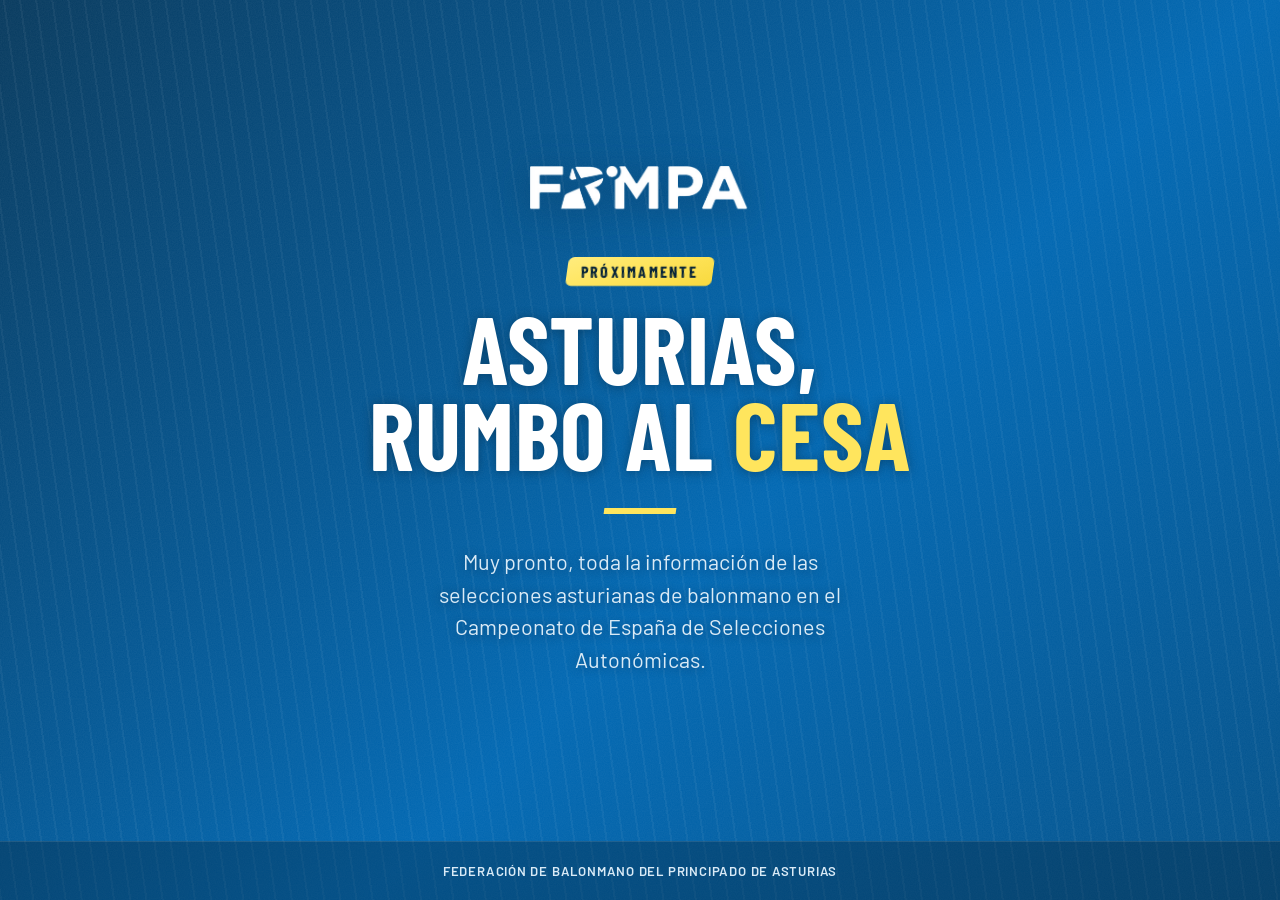
==== proximamente/index.html @ ea2f4a90 "Página "Próximamente" autocontenida para rumboalcesa.es Carpeta proximamente/ independiente de la we" ====
<!doctype html>
<html lang="es">
<head>
  <meta charset="utf-8">
  <meta name="viewport" content="width=device-width, initial-scale=1">
  <title>Asturias, rumbo al CESA — Próximamente</title>
  <meta name="description" content="Muy pronto, toda la información de las selecciones asturianas de balonmano en el Campeonato de España de Selecciones Autonómicas.">
  <link rel="canonical" href="https://rumboalcesa.es/">
  <meta name="theme-color" content="#0168B3">

  <link rel="icon" href="favicon.png">
  <link rel="apple-touch-icon" href="apple-touch-icon.png">

  <!-- Open Graph / Twitter: la imagen se sirve desde esta misma carpeta,
       publicada en la raíz de rumboalcesa.es -->
  <meta property="og:type" content="website">
  <meta property="og:url" content="https://rumboalcesa.es/">
  <meta property="og:title" content="Asturias, rumbo al CESA — Próximamente">
  <meta property="og:description" content="Muy pronto, toda la información de las selecciones asturianas de balonmano en el Campeonato de España de Selecciones Autonómicas.">
  <meta property="og:image" content="https://rumboalcesa.es/img/og-proximamente.jpg">
  <meta property="og:image:width" content="1200">
  <meta property="og:image:height" content="630">
  <meta property="og:image:alt" content="Asturias, rumbo al CESA — Próximamente">
  <meta property="og:site_name" content="Asturias, rumbo al CESA">
  <meta property="og:locale" content="es_ES">
  <meta name="twitter:card" content="summary_large_image">
  <meta name="twitter:title" content="Asturias, rumbo al CESA — Próximamente">
  <meta name="twitter:description" content="Muy pronto, toda la información de las selecciones asturianas de balonmano en el Campeonato de España de Selecciones Autonómicas.">
  <meta name="twitter:image" content="https://rumboalcesa.es/img/og-proximamente.jpg">
  <meta name="twitter:image:alt" content="Asturias, rumbo al CESA — Próximamente">

  <link rel="preload" href="fuentes/barlow-condensed-700.woff2" as="font" type="font/woff2" crossorigin>

  <style>
    /* Fuentes Barlow incluidas en la carpeta (subconjunto latino, licencia
       SIL OFL: fuentes/OFL.txt). Sin peticiones a Google Fonts. */
    @font-face {
      font-family: "Barlow Condensed"; font-style: normal; font-weight: 700; font-display: swap;
      src: url("fuentes/barlow-condensed-700.woff2") format("woff2");
    }
    @font-face {
      font-family: "Barlow"; font-style: normal; font-weight: 400; font-display: swap;
      src: url("fuentes/barlow-400.woff2") format("woff2");
    }
    @font-face {
      font-family: "Barlow"; font-style: normal; font-weight: 600; font-display: swap;
      src: url("fuentes/barlow-600.woff2") format("woff2");
    }

    /* Tokens copiados de css/estilo.css de la web */
    :root {
      --azul-950: #062338;
      --azul-900: #083A5E;
      --azul-800: #045189;
      --azul-700: #0168B3;   /* azul oficial FBMPA */
      --azul-100: #D9EAF6;
      --amarillo: #FFE55D;   /* amarillo oficial FBMPA */
      --amarillo-deg: linear-gradient(160deg, #FFEC7E, #FFE55D 45%, #F8D93E);
      --font-display: "Barlow Condensed", "Arial Narrow", system-ui, sans-serif;
      --font-body: "Barlow", system-ui, -apple-system, "Segoe UI", sans-serif;
      --grano: url("data:image/svg+xml;utf8,<svg xmlns='http://www.w3.org/2000/svg' width='180' height='180'><filter id='n'><feTurbulence type='fractalNoise' baseFrequency='0.85' numOctaves='2' stitchTiles='stitch'/><feColorMatrix values='0 0 0 0 1  0 0 0 0 1  0 0 0 0 1  0 0 0 0.06 0'/></filter><rect width='180' height='180' filter='url(%23n)'/></svg>");
      --rayas: repeating-linear-gradient(82deg, rgba(255,255,255,.045) 0 2px, transparent 2px 16px);
      --skew: -8deg;         /* LA DIAGONAL */
      --ease: cubic-bezier(.22, .61, .36, 1);
    }

    *, *::before, *::after { box-sizing: border-box; }
    html, body { height: 100%; }

    body {
      margin: 0;
      min-height: 100vh;
      min-height: 100svh;
      display: grid;
      grid-template-rows: 1fr auto;
      font: 400 clamp(1rem, .96rem + .3vw, 1.1rem)/1.65 var(--font-body);
      color: #fff;
      background: linear-gradient(135deg, var(--azul-900), var(--azul-700) 58%, var(--azul-800));
      background-color: var(--azul-700);
      -webkit-font-smoothing: antialiased;
      position: relative;
      overflow-x: hidden;
    }
    /* Textura de la marca: rayado a 82° + grano, como en las superficies azules */
    body::before {
      content: ""; position: fixed; inset: 0;
      background: var(--rayas), var(--grano);
      pointer-events: none;
    }

    .contenido {
      position: relative;
      display: flex; flex-direction: column; align-items: center; justify-content: center;
      text-align: center;
      padding: clamp(2rem, 6vh, 4rem) clamp(1rem, 5vw, 2.5rem);
      text-shadow: 0 1px 12px rgba(6, 35, 56, .45);
    }

    .logo {
      display: block;
      width: clamp(150px, 36vw, 220px); height: auto;
      margin-bottom: clamp(1.75rem, 5vh, 3rem);
      filter: drop-shadow(0 6px 18px rgba(6, 35, 56, .35));
    }

    /* Etiqueta: chip diagonal amarillo, como el distintivo EN DIRECTO */
    .etiqueta {
      display: inline-block;
      margin: 0 0 1.1rem;
      padding: .3em .9em;
      font: 700 clamp(.9rem, .82rem + .3vw, 1rem)/1.2 var(--font-display);
      text-transform: uppercase; letter-spacing: .14em;
      color: var(--azul-950);
      background: var(--amarillo-deg);
      border-radius: 6px;
      transform: skewX(var(--skew));
      text-shadow: none;
    }
    .etiqueta > span { display: inline-block; transform: skewX(calc(var(--skew) * -1)); }

    h1 {
      margin: 0;
      font-family: var(--font-display); font-weight: 700;
      font-size: clamp(2.5rem, 1.3rem + 6.4vw, 6rem);
      line-height: .9; letter-spacing: .005em;
      text-transform: uppercase;
      text-wrap: balance;
    }
    h1 > span { display: block; }
    .cesa { color: var(--amarillo); }

    /* Remate diagonal amarillo bajo el titular: la firma de la marca */
    .remate {
      display: block;
      width: 72px; height: 6px;
      margin: clamp(1.25rem, 3.5vh, 2rem) auto;
      background: var(--amarillo);
      transform: skewX(var(--skew));
    }

    .texto {
      max-width: 36ch;
      margin: 0;
      font-size: clamp(1.05rem, .95rem + .55vw, 1.35rem);
      line-height: 1.5;
      color: var(--azul-100);
    }

    .pie {
      position: relative;
      padding: 1.25rem 1rem calc(1.25rem + env(safe-area-inset-bottom));
      text-align: center;
      font: 600 .82rem/1.4 var(--font-body);
      letter-spacing: .06em; text-transform: uppercase;
      color: var(--azul-100);
      background: rgba(6, 35, 56, .35);
      border-top: 1px solid rgba(255, 255, 255, .1);
    }
    .pie p { margin: 0; }

    @media (prefers-reduced-motion: no-preference) {
      .contenido > * { animation: entrada .7s var(--ease) both; }
      .contenido > :nth-child(2) { animation-delay: .06s; }
      .contenido > :nth-child(3) { animation-delay: .12s; }
      .contenido > :nth-child(4) { animation-delay: .18s; }
      .contenido > :nth-child(5) { animation-delay: .24s; }
      @keyframes entrada { from { opacity: 0; transform: translateY(12px); } }
      /* el chip conserva su inclinación durante la animación */
      .contenido > .etiqueta { animation-name: entrada-chip; }
      @keyframes entrada-chip { from { opacity: 0; transform: translateY(12px) skewX(var(--skew)); } }
    }
  </style>
</head>
<body>
  <main class="contenido">
    <img class="logo" src="img/fbmpa-blanco.png" width="913" height="193"
         alt="Federación de Balonmano del Principado de Asturias">
    <p class="etiqueta"><span>Próximamente</span></p>
    <h1><span>Asturias,</span> <span>rumbo al <span class="cesa">CESA</span></span></h1>
    <span class="remate" aria-hidden="true"></span>
    <p class="texto">Muy pronto, toda la información de las selecciones asturianas de balonmano en el Campeonato de España de Selecciones Autonómicas.</p>
  </main>
  <footer class="pie">
    <p>Federación de Balonmano del Principado de Asturias</p>
  </footer>
</body>
</html>
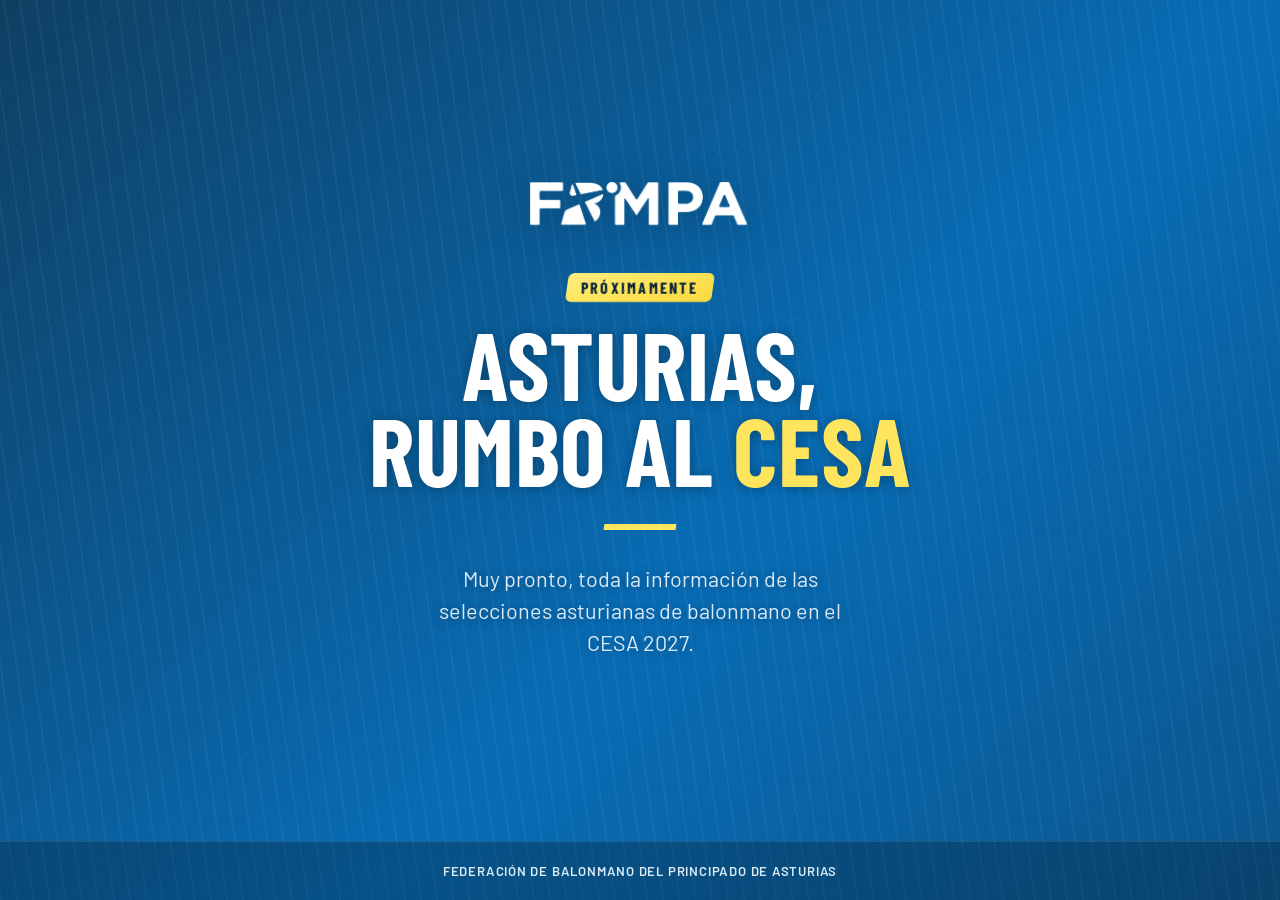
==== commit ac3acb1c: "Modo Próximamente: portada en construcción y web real en vista previa - Workflow: publica proximamen" ====
--- a/proximamente/index.html
+++ b/proximamente/index.html
@@ -4,7 +4,7 @@
   <meta charset="utf-8">
   <meta name="viewport" content="width=device-width, initial-scale=1">
   <title>Asturias, rumbo al CESA — Próximamente</title>
-  <meta name="description" content="Muy pronto, toda la información de las selecciones asturianas de balonmano en el Campeonato de España de Selecciones Autonómicas.">
+  <meta name="description" content="Muy pronto, toda la información de las selecciones asturianas de balonmano en el CESA 2027.">
   <link rel="canonical" href="https://rumboalcesa.es/">
   <meta name="theme-color" content="#0168B3">
 
@@ -16,7 +16,7 @@
   <meta property="og:type" content="website">
   <meta property="og:url" content="https://rumboalcesa.es/">
   <meta property="og:title" content="Asturias, rumbo al CESA — Próximamente">
-  <meta property="og:description" content="Muy pronto, toda la información de las selecciones asturianas de balonmano en el Campeonato de España de Selecciones Autonómicas.">
+  <meta property="og:description" content="Muy pronto, toda la información de las selecciones asturianas de balonmano en el CESA 2027.">
   <meta property="og:image" content="https://rumboalcesa.es/img/og-proximamente.jpg">
   <meta property="og:image:width" content="1200">
   <meta property="og:image:height" content="630">
@@ -25,7 +25,7 @@
   <meta property="og:locale" content="es_ES">
   <meta name="twitter:card" content="summary_large_image">
   <meta name="twitter:title" content="Asturias, rumbo al CESA — Próximamente">
-  <meta name="twitter:description" content="Muy pronto, toda la información de las selecciones asturianas de balonmano en el Campeonato de España de Selecciones Autonómicas.">
+  <meta name="twitter:description" content="Muy pronto, toda la información de las selecciones asturianas de balonmano en el CESA 2027.">
   <meta name="twitter:image" content="https://rumboalcesa.es/img/og-proximamente.jpg">
   <meta name="twitter:image:alt" content="Asturias, rumbo al CESA — Próximamente">
 
@@ -178,7 +178,7 @@
     <p class="etiqueta"><span>Próximamente</span></p>
     <h1><span>Asturias,</span> <span>rumbo al <span class="cesa">CESA</span></span></h1>
     <span class="remate" aria-hidden="true"></span>
-    <p class="texto">Muy pronto, toda la información de las selecciones asturianas de balonmano en el Campeonato de España de Selecciones Autonómicas.</p>
+    <p class="texto">Muy pronto, toda la información de las selecciones asturianas de balonmano en el CESA 2027.</p>
   </main>
   <footer class="pie">
     <p>Federación de Balonmano del Principado de Asturias</p>
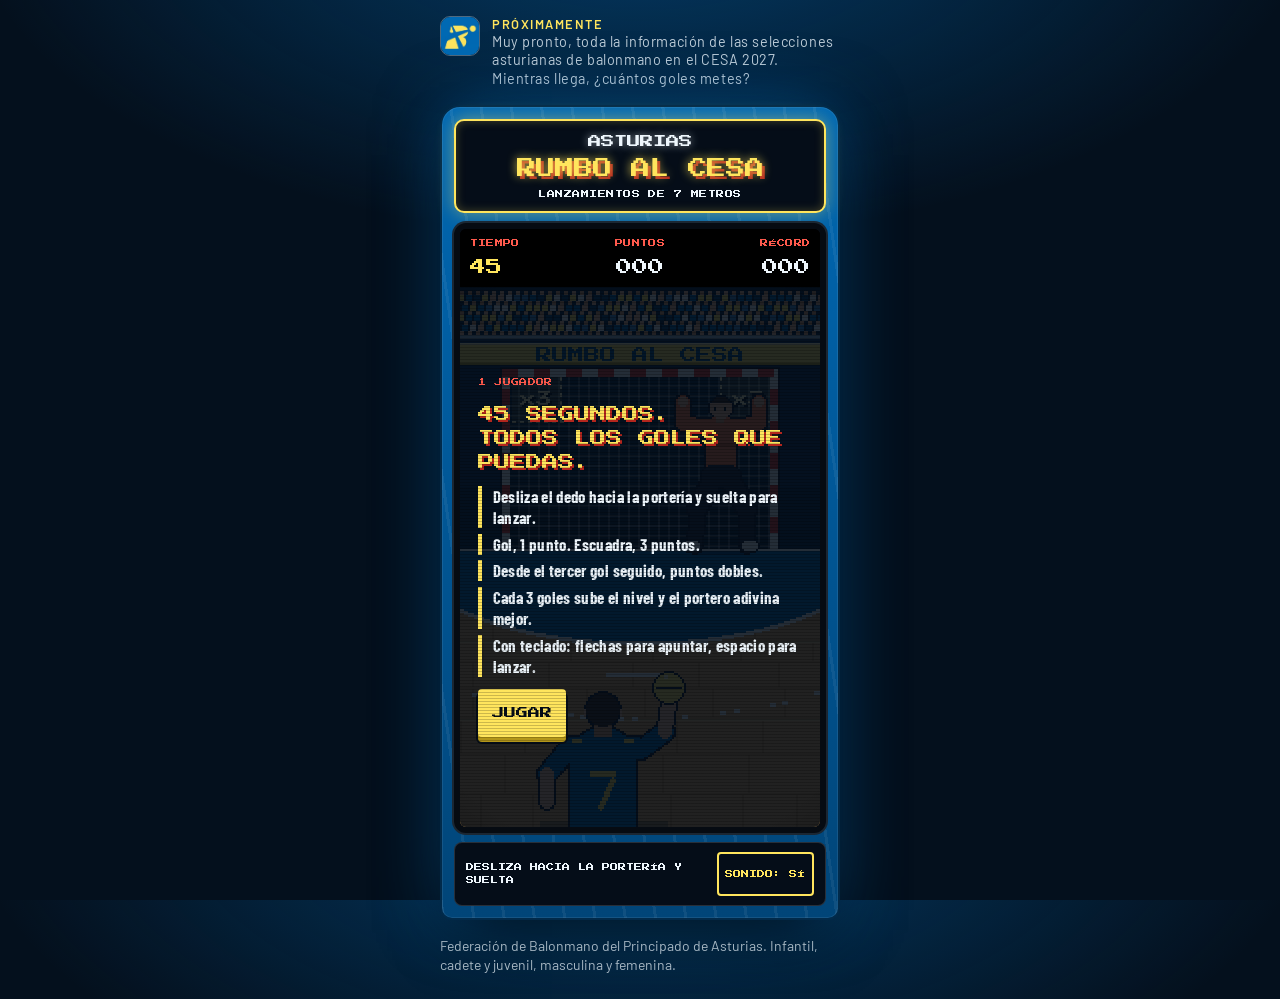
==== commit 731acd4f: "Raíz: juego arcade "Asturias rumbo al CESA" en lugar de Próximamente Recreativa de lanzamientos de 7" ====
--- a/proximamente/index.html
+++ b/proximamente/index.html
@@ -1,187 +1,832 @@
-<!doctype html>
+<!DOCTYPE html>
 <html lang="es">
 <head>
-  <meta charset="utf-8">
-  <meta name="viewport" content="width=device-width, initial-scale=1">
-  <title>Asturias, rumbo al CESA — Próximamente</title>
-  <meta name="description" content="Muy pronto, toda la información de las selecciones asturianas de balonmano en el CESA 2027.">
-  <link rel="canonical" href="https://rumboalcesa.es/">
-  <meta name="theme-color" content="#0168B3">
-
-  <link rel="icon" href="favicon.png">
-  <link rel="apple-touch-icon" href="apple-touch-icon.png">
-
-  <!-- Open Graph / Twitter: la imagen se sirve desde esta misma carpeta,
-       publicada en la raíz de rumboalcesa.es -->
-  <meta property="og:type" content="website">
-  <meta property="og:url" content="https://rumboalcesa.es/">
-  <meta property="og:title" content="Asturias, rumbo al CESA — Próximamente">
-  <meta property="og:description" content="Muy pronto, toda la información de las selecciones asturianas de balonmano en el CESA 2027.">
-  <meta property="og:image" content="https://rumboalcesa.es/img/og-proximamente.jpg">
-  <meta property="og:image:width" content="1200">
-  <meta property="og:image:height" content="630">
-  <meta property="og:image:alt" content="Asturias, rumbo al CESA — Próximamente">
-  <meta property="og:site_name" content="Asturias, rumbo al CESA">
-  <meta property="og:locale" content="es_ES">
-  <meta name="twitter:card" content="summary_large_image">
-  <meta name="twitter:title" content="Asturias, rumbo al CESA — Próximamente">
-  <meta name="twitter:description" content="Muy pronto, toda la información de las selecciones asturianas de balonmano en el CESA 2027.">
-  <meta name="twitter:image" content="https://rumboalcesa.es/img/og-proximamente.jpg">
-  <meta name="twitter:image:alt" content="Asturias, rumbo al CESA — Próximamente">
-
-  <link rel="preload" href="fuentes/barlow-condensed-700.woff2" as="font" type="font/woff2" crossorigin>
-
-  <style>
-    /* Fuentes Barlow incluidas en la carpeta (subconjunto latino, licencia
-       SIL OFL: fuentes/OFL.txt). Sin peticiones a Google Fonts. */
-    @font-face {
-      font-family: "Barlow Condensed"; font-style: normal; font-weight: 700; font-display: swap;
-      src: url("fuentes/barlow-condensed-700.woff2") format("woff2");
-    }
-    @font-face {
-      font-family: "Barlow"; font-style: normal; font-weight: 400; font-display: swap;
-      src: url("fuentes/barlow-400.woff2") format("woff2");
-    }
-    @font-face {
-      font-family: "Barlow"; font-style: normal; font-weight: 600; font-display: swap;
-      src: url("fuentes/barlow-600.woff2") format("woff2");
-    }
-
-    /* Tokens copiados de css/estilo.css de la web */
-    :root {
-      --azul-950: #062338;
-      --azul-900: #083A5E;
-      --azul-800: #045189;
-      --azul-700: #0168B3;   /* azul oficial FBMPA */
-      --azul-100: #D9EAF6;
-      --amarillo: #FFE55D;   /* amarillo oficial FBMPA */
-      --amarillo-deg: linear-gradient(160deg, #FFEC7E, #FFE55D 45%, #F8D93E);
-      --font-display: "Barlow Condensed", "Arial Narrow", system-ui, sans-serif;
-      --font-body: "Barlow", system-ui, -apple-system, "Segoe UI", sans-serif;
-      --grano: url("data:image/svg+xml;utf8,<svg xmlns='http://www.w3.org/2000/svg' width='180' height='180'><filter id='n'><feTurbulence type='fractalNoise' baseFrequency='0.85' numOctaves='2' stitchTiles='stitch'/><feColorMatrix values='0 0 0 0 1  0 0 0 0 1  0 0 0 0 1  0 0 0 0.06 0'/></filter><rect width='180' height='180' filter='url(%23n)'/></svg>");
-      --rayas: repeating-linear-gradient(82deg, rgba(255,255,255,.045) 0 2px, transparent 2px 16px);
-      --skew: -8deg;         /* LA DIAGONAL */
-      --ease: cubic-bezier(.22, .61, .36, 1);
-    }
-
-    *, *::before, *::after { box-sizing: border-box; }
-    html, body { height: 100%; }
-
-    body {
-      margin: 0;
-      min-height: 100vh;
-      min-height: 100svh;
-      display: grid;
-      grid-template-rows: 1fr auto;
-      font: 400 clamp(1rem, .96rem + .3vw, 1.1rem)/1.65 var(--font-body);
-      color: #fff;
-      background: linear-gradient(135deg, var(--azul-900), var(--azul-700) 58%, var(--azul-800));
-      background-color: var(--azul-700);
-      -webkit-font-smoothing: antialiased;
-      position: relative;
-      overflow-x: hidden;
-    }
-    /* Textura de la marca: rayado a 82° + grano, como en las superficies azules */
-    body::before {
-      content: ""; position: fixed; inset: 0;
-      background: var(--rayas), var(--grano);
-      pointer-events: none;
-    }
-
-    .contenido {
-      position: relative;
-      display: flex; flex-direction: column; align-items: center; justify-content: center;
-      text-align: center;
-      padding: clamp(2rem, 6vh, 4rem) clamp(1rem, 5vw, 2.5rem);
-      text-shadow: 0 1px 12px rgba(6, 35, 56, .45);
-    }
-
-    .logo {
-      display: block;
-      width: clamp(150px, 36vw, 220px); height: auto;
-      margin-bottom: clamp(1.75rem, 5vh, 3rem);
-      filter: drop-shadow(0 6px 18px rgba(6, 35, 56, .35));
-    }
-
-    /* Etiqueta: chip diagonal amarillo, como el distintivo EN DIRECTO */
-    .etiqueta {
-      display: inline-block;
-      margin: 0 0 1.1rem;
-      padding: .3em .9em;
-      font: 700 clamp(.9rem, .82rem + .3vw, 1rem)/1.2 var(--font-display);
-      text-transform: uppercase; letter-spacing: .14em;
-      color: var(--azul-950);
-      background: var(--amarillo-deg);
-      border-radius: 6px;
-      transform: skewX(var(--skew));
-      text-shadow: none;
-    }
-    .etiqueta > span { display: inline-block; transform: skewX(calc(var(--skew) * -1)); }
-
-    h1 {
-      margin: 0;
-      font-family: var(--font-display); font-weight: 700;
-      font-size: clamp(2.5rem, 1.3rem + 6.4vw, 6rem);
-      line-height: .9; letter-spacing: .005em;
-      text-transform: uppercase;
-      text-wrap: balance;
-    }
-    h1 > span { display: block; }
-    .cesa { color: var(--amarillo); }
-
-    /* Remate diagonal amarillo bajo el titular: la firma de la marca */
-    .remate {
-      display: block;
-      width: 72px; height: 6px;
-      margin: clamp(1.25rem, 3.5vh, 2rem) auto;
-      background: var(--amarillo);
-      transform: skewX(var(--skew));
-    }
-
-    .texto {
-      max-width: 36ch;
-      margin: 0;
-      font-size: clamp(1.05rem, .95rem + .55vw, 1.35rem);
-      line-height: 1.5;
-      color: var(--azul-100);
-    }
-
-    .pie {
-      position: relative;
-      padding: 1.25rem 1rem calc(1.25rem + env(safe-area-inset-bottom));
-      text-align: center;
-      font: 600 .82rem/1.4 var(--font-body);
-      letter-spacing: .06em; text-transform: uppercase;
-      color: var(--azul-100);
-      background: rgba(6, 35, 56, .35);
-      border-top: 1px solid rgba(255, 255, 255, .1);
-    }
-    .pie p { margin: 0; }
-
-    @media (prefers-reduced-motion: no-preference) {
-      .contenido > * { animation: entrada .7s var(--ease) both; }
-      .contenido > :nth-child(2) { animation-delay: .06s; }
-      .contenido > :nth-child(3) { animation-delay: .12s; }
-      .contenido > :nth-child(4) { animation-delay: .18s; }
-      .contenido > :nth-child(5) { animation-delay: .24s; }
-      @keyframes entrada { from { opacity: 0; transform: translateY(12px); } }
-      /* el chip conserva su inclinación durante la animación */
-      .contenido > .etiqueta { animation-name: entrada-chip; }
-      @keyframes entrada-chip { from { opacity: 0; transform: translateY(12px) skewX(var(--skew)); } }
-    }
-  </style>
+<meta charset="utf-8">
+<meta name="viewport" content="width=device-width, initial-scale=1">
+<title>Asturias rumbo al CESA</title>
+<meta name="description" content="Muy pronto, toda la información de las selecciones asturianas de balonmano en el CESA 2027. Mientras llega, juega a la recreativa de lanzamientos de 7 metros.">
+<meta property="og:type" content="website">
+<meta property="og:url" content="https://rumboalcesa.es/">
+<meta property="og:title" content="Asturias rumbo al CESA: ¿cuántos goles metes en 45 segundos?">
+<meta property="og:description" content="Muy pronto, toda la información de las selecciones asturianas de balonmano en el CESA 2027. Mientras llega, juega a la recreativa de 7 metros y reta a tu equipo.">
+<meta property="og:image" content="https://rumboalcesa.es/img/og-juego.png">
+<meta property="og:image:alt" content="Asturias rumbo al CESA: recreativa de lanzamientos de 7 metros">
+<meta property="og:site_name" content="Asturias, rumbo al CESA">
+<meta property="og:locale" content="es_ES">
+<meta name="twitter:image" content="https://rumboalcesa.es/img/og-juego.png">
+<meta property="og:image:width" content="1200">
+<meta property="og:image:height" content="630">
+<meta name="twitter:card" content="summary_large_image">
+<link rel="canonical" href="https://rumboalcesa.es/">
+<meta name="theme-color" content="#0168B3">
+<link rel="icon" href="favicon.png">
+<link rel="apple-touch-icon" href="apple-touch-icon.png">
+<link rel="preload" href="fuentes/press-start-2p-400.woff2" as="font" type="font/woff2" crossorigin>
+<style>
+/* Fuentes incluidas en la carpeta (licencia SIL OFL). Sin peticiones a Google Fonts. */
+@font-face{font-family:"Press Start 2P"; font-style:normal; font-weight:400; font-display:swap; src:url("fuentes/press-start-2p-400.woff2") format("woff2")}
+@font-face{font-family:"Barlow Condensed"; font-style:normal; font-weight:700; font-display:swap; src:url("fuentes/barlow-condensed-700.woff2") format("woff2")}
+@font-face{font-family:"Barlow"; font-style:normal; font-weight:400; font-display:swap; src:url("fuentes/barlow-400.woff2") format("woff2")}
+@font-face{font-family:"Barlow"; font-style:normal; font-weight:600; font-display:swap; src:url("fuentes/barlow-600.woff2") format("woff2")}
+:root{
+  /* Layout: una máquina recreativa centrada en una sala oscura. Marquesina, pantalla CRT, panel de mandos. */
+  color-scheme: dark;
+  --sala:#04101d;
+  --mueble:#0168B3;
+  --mueble-osc:#014578;
+  --amarillo:#FFE55D;
+  --tinta:#050d18;
+  --papel:#eef6fc;
+  --rival:#ff7a3d;
+
+  --font-pixel:"Press Start 2P","Courier New",monospace;
+  --font-cond:"Barlow Condensed","Arial Narrow",sans-serif;
+  --font-body:"Barlow","Segoe UI",system-ui,sans-serif;
+
+  --px-1:.5rem; --px-2:.625rem; --px-3:.75rem; --px-4:1rem; --px-5:1.75rem;
+  --sp-1:.5rem; --sp-2:1rem; --sp-3:1.5rem;
+  --r:14px;
+}
+*{box-sizing:border-box}
+html,body{height:100%}
+body{
+  margin:0; color:var(--papel);
+  background:
+    radial-gradient(60rem 30rem at 50% -6rem, rgba(1,104,179,.5), transparent 70%),
+    var(--sala);
+  font:400 1rem/1.55 var(--font-body);
+  -webkit-font-smoothing:antialiased;
+}
+.pagina{
+  width:min(100%, 27rem); margin-inline:auto;
+  padding:var(--sp-2) var(--sp-2) var(--sp-3);
+  display:flex; flex-direction:column; align-items:center; gap:var(--sp-2);
+}
+.aviso-web{
+  align-self:stretch; margin:0; display:flex; align-items:flex-start; gap:.75rem;
+  font:600 .8rem/1.3 var(--font-body); letter-spacing:.12em; text-transform:uppercase; color:var(--amarillo);
+}
+.aviso-web img{width:40px; height:40px; border-radius:10px; border:1.5px solid rgba(255,255,255,.3); flex:none}
+.aviso-web span span{display:block; color:rgba(238,246,252,.8); letter-spacing:.04em; text-transform:none; font-weight:400; font-size:.9rem}
+
+/* ---------- Máquina ---------- */
+.maquina{
+  width:min(100%, max(15rem, calc((100dvh - 17.5rem) * .667 + 1.5rem)));
+  padding:.75rem; border-radius:20px 20px 12px 12px;
+  background:
+    repeating-linear-gradient(82deg, rgba(255,255,255,.06) 0 3px, transparent 3px 30px),
+    linear-gradient(180deg, var(--mueble) 0%, var(--mueble-osc) 100%);
+  border:2px solid #012a4a;
+  box-shadow:0 30px 60px -20px rgba(0,0,0,.8), 0 0 0 1px rgba(255,255,255,.08) inset, 0 0 70px -10px rgba(1,104,179,.7);
+  display:flex; flex-direction:column; gap:.6rem;
+}
+.marquesina{
+  margin:0; padding:.8rem .5rem .7rem; text-align:center; border-radius:10px;
+  background:var(--tinta); border:2px solid var(--amarillo);
+  box-shadow:0 0 18px rgba(255,229,93,.45), 0 0 10px rgba(255,229,93,.25) inset;
+}
+.marquesina h1{
+  margin:0; font:400 clamp(.85rem, 4.6vw, 1.2rem)/1.2 var(--font-pixel); color:var(--amarillo);
+  text-shadow:0 0 10px rgba(255,229,93,.8), 3px 3px 0 #b3261d;
+}
+.marquesina h1 span{display:block; margin-bottom:.45rem; font-size:.7em; color:var(--papel); text-shadow:0 0 8px rgba(238,246,252,.6)}
+.marquesina p{margin:.55rem 0 0; font:400 var(--px-1)/1.4 var(--font-pixel); color:var(--papel); letter-spacing:.06em}
+
+.pantalla{
+  position:relative; background:#000; border-radius:12px; overflow:hidden;
+  border:6px solid #060b12; box-shadow:0 0 0 2px #1b2733, 0 0 26px rgba(0,0,0,.9) inset;
+}
+.marcador{
+  margin:0; display:grid; grid-template-columns:repeat(3,1fr); background:#000;
+  padding:.5rem .6rem .45rem; font-family:var(--font-pixel);
+}
+.marcador div:nth-child(2){text-align:center}
+.marcador div:nth-child(3){text-align:right}
+.marcador dt{font-size:var(--px-1); color:#ff5a4d; letter-spacing:.04em}
+.marcador dd{margin:.35rem 0 0; font-size:var(--px-4); color:var(--papel)}
+.marcador .tiempo dd{color:var(--amarillo)}
+.marcador .tiempo.apura dd{color:#ff5a4d; animation:parpadeo .5s steps(2) infinite}
+
+.campo{position:relative}
+canvas{
+  display:block; width:100%; aspect-ratio:180/270;
+  image-rendering:pixelated; image-rendering:crisp-edges; image-rendering:pixelated;
+  touch-action:none; -webkit-user-select:none; user-select:none; cursor:crosshair; outline:none;
+}
+canvas:focus-visible{box-shadow:inset 0 0 0 3px var(--amarillo)}
+.crt{
+  position:absolute; inset:0; pointer-events:none; z-index:3;
+  background:
+    repeating-linear-gradient(180deg, rgba(0,0,0,.2) 0 1px, transparent 1px 3px),
+    radial-gradient(120% 90% at 50% 50%, transparent 62%, rgba(0,0,0,.5) 100%);
+}
+
+/* Paneles dentro de la pantalla */
+.panel{
+  position:absolute; inset:0; z-index:2; display:flex; flex-direction:column; justify-content:center;
+  gap:.8rem; padding:1rem 1.1rem; overflow-y:auto;
+  background:rgba(3,12,24,.86);
+}
+.panel[hidden]{display:none}
+.pixel{font-family:var(--font-pixel); font-weight:400}
+.panel .sobre{margin:0; font-size:var(--px-1); color:#ff5a4d; line-height:1.6; letter-spacing:.04em}
+.panel h2{margin:0; font:400 var(--px-4)/1.5 var(--font-pixel); color:var(--amarillo); text-shadow:2px 2px 0 #b3261d}
+.reglas{margin:0; padding:0; list-style:none; display:grid; gap:.35rem; font:600 1.05rem/1.25 var(--font-cond); letter-spacing:.02em}
+.reglas li{padding-left:.7rem; border-left:4px solid var(--amarillo)}
+.teclado{display:none}
+@media (hover:hover) and (pointer:fine){ .teclado{display:block} }
+.puntos-final{margin:0; font:400 2.3rem/1 var(--font-pixel); color:var(--papel); text-shadow:3px 3px 0 #b3261d}
+.puntos-final small{display:block; margin-top:.6rem; font-size:var(--px-2); color:var(--amarillo); text-shadow:none}
+.detalle{margin:0; font:600 1.05rem/1.3 var(--font-cond)}
+.estado{margin:0; min-height:1.3em; font:600 .95rem/1.3 var(--font-cond); color:var(--amarillo)}
+.acciones{display:flex; flex-wrap:wrap; gap:.7rem}
+.btn{
+  font:400 var(--px-3)/1 var(--font-pixel); min-height:48px; padding:1em 1.2em; cursor:pointer;
+  color:var(--tinta); background:var(--amarillo); border:0; border-radius:4px;
+  box-shadow:0 5px 0 #b3961a, 0 5px 0 2px var(--tinta);
+  transition:transform .08s, box-shadow .08s, background-color .15s;
+}
+.btn:hover{background:#fff2a3}
+.btn:active{transform:translateY(4px); box-shadow:0 1px 0 #b3961a, 0 1px 0 2px var(--tinta)}
+.btn:focus-visible{outline:3px solid var(--papel); outline-offset:4px}
+.btn{display:inline-flex; align-items:center; justify-content:center; text-decoration:none}
+.compartir .btn{font-size:var(--px-2); min-height:48px; padding:1em 1.1em}
+.btn--2{background:transparent; color:var(--papel); box-shadow:0 0 0 2px var(--papel) inset}
+.btn--2:hover{background:rgba(238,246,252,.14)}
+.btn--2:active{transform:translateY(2px); box-shadow:0 0 0 2px var(--papel) inset}
+.parpadea{animation:parpadeo 1s steps(2) infinite}
+@keyframes parpadeo{50%{opacity:.25}}
+
+/* Panel de mandos */
+.mandos{
+  display:flex; align-items:center; justify-content:space-between; gap:.75rem;
+  padding:.55rem .7rem; border-radius:8px; background:var(--tinta);
+  border:1px solid rgba(255,255,255,.14);
+}
+.mandos p{margin:0; font:400 var(--px-1)/1.6 var(--font-pixel); color:var(--papel)}
+.mandos button{
+  flex:none; font:400 var(--px-1)/1 var(--font-pixel); min-height:44px; padding:0 .8em; cursor:pointer;
+  color:var(--amarillo); background:transparent; border:2px solid var(--amarillo); border-radius:4px;
+  transition:background-color .15s;
+}
+.mandos button:hover{background:rgba(255,229,93,.16)}
+.mandos button:focus-visible{outline:3px solid var(--papel); outline-offset:3px}
+
+.pie{align-self:stretch; margin:0; font-size:.875rem; color:rgba(238,246,252,.7); line-height:1.4}
+
+@media (prefers-reduced-motion: reduce){ .parpadea,.marcador .tiempo.apura dd{animation:none} *{transition:none!important} }
+</style>
 </head>
 <body>
-  <main class="contenido">
-    <img class="logo" src="img/fbmpa-blanco.png" width="913" height="193"
-         alt="Federación de Balonmano del Principado de Asturias">
-    <p class="etiqueta"><span>Próximamente</span></p>
-    <h1><span>Asturias,</span> <span>rumbo al <span class="cesa">CESA</span></span></h1>
-    <span class="remate" aria-hidden="true"></span>
-    <p class="texto">Muy pronto, toda la información de las selecciones asturianas de balonmano en el CESA 2027.</p>
-  </main>
-  <footer class="pie">
-    <p>Federación de Balonmano del Principado de Asturias</p>
-  </footer>
+<main class="pagina">
+  <p class="aviso-web">
+    <img src="[data-uri]" alt="Federación de Balonmano del Principado de Asturias" width="40" height="40">
+    <span>Próximamente<span>Muy pronto, toda la información de las selecciones asturianas de balonmano en el CESA 2027. Mientras llega, ¿cuántos goles metes?</span></span>
+  </p>
+
+  <section class="maquina" aria-label="Máquina arcade Asturias rumbo al CESA">
+    <header class="marquesina">
+      <h1><span>ASTURIAS</span> RUMBO AL CESA</h1>
+      <p>LANZAMIENTOS DE 7 METROS</p>
+    </header>
+
+    <div class="pantalla">
+      <dl class="marcador">
+        <div class="tiempo" id="celda-tiempo"><dt>TIEMPO</dt><dd id="m-tiempo">45</dd></div>
+        <div><dt>PUNTOS</dt><dd id="m-puntos">000</dd></div>
+        <div><dt>RÉCORD</dt><dd id="m-record">000</dd></div>
+      </dl>
+      <div class="campo">
+        <canvas id="pista" tabindex="0" aria-label="Pista de juego. Desliza hacia la portería para lanzar, o usa las flechas para apuntar y la barra espaciadora para lanzar."></canvas>
+
+        <div class="panel" id="panel-inicio">
+          <p class="sobre pixel">1 JUGADOR</p>
+          <h2>45 SEGUNDOS.<br>TODOS LOS GOLES QUE PUEDAS.</h2>
+          <ul class="reglas">
+            <li>Desliza el dedo hacia la portería y suelta para lanzar.</li>
+            <li>Gol, 1 punto. Escuadra, 3 puntos.</li>
+            <li>Desde el tercer gol seguido, puntos dobles.</li>
+            <li>Cada 3 goles sube el nivel y el portero adivina mejor.</li>
+            <li class="teclado">Con teclado: flechas para apuntar, espacio para lanzar.</li>
+          </ul>
+          <div class="acciones"><button class="btn" id="btn-jugar" type="button">JUGAR</button></div>
+        </div>
+
+        <div class="panel" id="panel-final" hidden>
+          <p class="sobre pixel" id="f-sobre">FIN DEL TIEMPO</p>
+          <p class="puntos-final"><span id="f-puntos">000</span><small id="f-unidad">PUNTOS</small></p>
+          <p class="detalle" id="f-detalle"></p>
+          <div class="acciones"><button class="btn" id="btn-otra" type="button">OTRA PARTIDA</button></div>
+          <p class="sobre pixel">RETA A TU EQUIPO</p>
+          <div class="acciones compartir">
+            <a class="btn btn--2" id="btn-whatsapp" href="https://wa.me/" target="_blank" rel="noopener">WHATSAPP</a>
+            <button class="btn btn--2" id="btn-enlace" type="button">COPIAR ENLACE</button>
+          </div>
+          <p class="estado" id="f-aviso" role="status" aria-live="polite"></p>
+        </div>
+
+        <div class="crt" aria-hidden="true"></div>
+      </div>
+    </div>
+
+    <div class="mandos">
+      <p>DESLIZA HACIA LA PORTERÍA Y SUELTA</p>
+      <button type="button" id="btn-sonido" aria-pressed="true">SONIDO: SÍ</button>
+    </div>
+  </section>
+
+  <p class="pie">Federación de Balonmano del Principado de Asturias. Infantil, cadete y juvenil, masculina y femenina.</p>
+</main>
+
+<script>
+(() => {
+  'use strict';
+
+  // ---------- Ajustes del juego (fáciles de tocar) ----------
+  const DURACION = 45;            // segundos por partida
+  const VUELO = 0.38;             // segundos que tarda el balón en llegar
+  const ARMADO = 0.1;             // segundos entre soltar el dedo y que el balón sale de la mano
+  const PUNTOS_GOL = 1, PUNTOS_ESCUADRA = 3, RACHA_DOBLE = 3;
+  const PORTERO_VEL_BASE = 55, PORTERO_VEL_POR_GOL = 7, PORTERO_VEL_MAX = 165; // píxeles de juego por segundo
+  // Inteligencia del portero: sube con cada gol hasta llegar al máximo en GOLES_TOPE
+  const GOLES_TOPE = 12;
+  const LEE_MIN = .25, LEE_MAX = .8;          // probabilidad de adivinar el lanzamiento
+  const REACCION_LENTA = .24, REACCION_RAPIDA = .14;   // segundos que tarda en reaccionar
+  const ESTIRADA_MIN = 60, ESTIRADA_MAX = 130;         // velocidad lateral al tirarse
+  const ALCANCE_MIN = .6, ALCANCE_MAX = 1;             // cuánto estira brazo o pierna (1 = del todo)
+  const SIGUE_MIRA_DESDE = 2;                 // goles a partir de los que te sigue mientras apuntas
+  const GOLES_POR_NIVEL = 3;
+  const CLAVE_RECORD = 'rumboalcesa_record', CLAVE_SONIDO = 'rumboalcesa_sonido';
+  const URL_WEB = 'https://rumboalcesa.es';
+
+  // ---------- Geometría (píxeles de juego: la pantalla mide 180 x 270) ----------
+  const LW = 180, LH = 270;
+  const G = { l: 25, r: 155, t: 45, b: 131, g: 4 };    // portería de 3 x 2 m y grosor del poste
+  const ESC = { w: 25, h: 23 };                         // zona de escuadra
+  const ORIGEN = { x: 90, y: 226 };                     // referencia para apuntar
+  const C = {
+    borde:'#0b1420', pared:'#0c2c4d', pared2:'#0a2440', azul:'#0168B3', azul2:'#014f8a', amarillo:'#FFE55D',
+    blanco:'#f4f7fa', rojo:'#e23b2e', parquet:'#d9a55d', parquet2:'#c48e47', parquet3:'#e6b874',
+    rival:'#ff7a3d', rival2:'#d85a22', pant:'#1d2733', piel:'#f0b98d', piel2:'#d99a6c', pelo:'#3a2416', tinta:'#050d18'
+  };
+
+  const cv = document.getElementById('pista');
+  const ctx = cv.getContext('2d');
+  const lienzo = document.createElement('canvas'); lienzo.width = LW; lienzo.height = LH;
+  const fondoC = document.createElement('canvas'); fondoC.width = LW; fondoC.height = LH;
+  const gradaC = document.createElement('canvas'); gradaC.width = LW; gradaC.height = 26;
+  const gJuego = lienzo.getContext('2d');
+  let g = gJuego;                                       // contexto sobre el que pintan las primitivas
+
+  const $ = id => document.getElementById(id);
+  const ui = {
+    tiempo: $('m-tiempo'), puntos: $('m-puntos'), record: $('m-record'), celdaTiempo: $('celda-tiempo'),
+    inicio: $('panel-inicio'), final: $('panel-final'), sonido: $('btn-sonido'),
+    fPuntos: $('f-puntos'), fUnidad: $('f-unidad'), fDetalle: $('f-detalle'), fSobre: $('f-sobre'), fAviso: $('f-aviso')
+  };
+  const pocoMovimiento = window.matchMedia('(prefers-reduced-motion: reduce)').matches;
+  const clamp = (v, a, b) => Math.max(a, Math.min(b, v));
+  const lerp = (a, b, t) => a + (b - a) * t;
+  const tres = n => String(n).padStart(3, '0');
+
+  function leer(clave){ try { return localStorage.getItem(clave); } catch(e){ return null; } }
+  function guardar(clave, v){ try { localStorage.setItem(clave, String(v)); } catch(e){} }
+
+  const S = {
+    modo: 'inicio',               // inicio | cuenta | jugando | final
+    reloj: 0, cuenta: 0,
+    tiempo: DURACION, puntos: 0, goles: 0, tiros: 0, escuadras: 0, racha: 0,
+    record: parseInt(leer(CLAVE_RECORD), 10) || 0,
+    portero: { x: 90, dir: 1, cambio: 1, fase: 0, lee: false, reac: 0, vel: 0, fmax: 0 },
+    alcance: null,                // hacia dónde se estira el portero { x, y, f }
+    balon: null,                  // { pre, t, ox, oy, tx, ty, hecho, espera, res, x, y, vx, vy }
+    brazo: null,                  // segundos desde que empezó el gesto de lanzar
+    dirTiro: 0,
+    mira: null, arrastre: null,
+    rotulo: null, red: 0, ultimoSeg: 99
+  };
+
+  // ---------- Sonido (pitidos de recreativa) ----------
+  let ac = null, sonido = leer(CLAVE_SONIDO) !== 'no';
+  function pintarSonido(){ ui.sonido.textContent = 'SONIDO: ' + (sonido ? 'SÍ' : 'NO'); ui.sonido.setAttribute('aria-pressed', String(sonido)); }
+  pintarSonido();
+  function abrirAudio(){
+    if (ac || !sonido) return;
+    try { const A = window.AudioContext || window.webkitAudioContext; if (A) ac = new A(); } catch(e){ ac = null; }
+  }
+  function tono(f, dur, tipo, vol, espera, f2){
+    if (!sonido || !ac) return;
+    try {
+      const t = ac.currentTime + (espera || 0), o = ac.createOscillator(), ga = ac.createGain();
+      o.type = tipo || 'square'; o.frequency.setValueAtTime(f, t);
+      if (f2) o.frequency.exponentialRampToValueAtTime(f2, t + dur);
+      ga.gain.setValueAtTime(vol || .05, t); ga.gain.exponentialRampToValueAtTime(.0001, t + dur);
+      o.connect(ga); ga.connect(ac.destination); o.start(t); o.stop(t + dur + .02);
+    } catch(e){}
+  }
+  const suena = {
+    inicio(){ tono(440,.09); tono(440,.09,'square',.05,.45); tono(880,.25,'square',.05,.9); },
+    tiro(){ tono(520,.12,'square',.04,0,170); },
+    gol(){ tono(660,.08); tono(880,.08,'square',.05,.08); tono(1320,.16,'square',.05,.16); },
+    escuadra(){ [660,880,1100,1320,1760].forEach((f,i) => tono(f,.09,'square',.05,i*.07)); },
+    parada(){ tono(170,.2,'sawtooth',.06,0,70); },
+    poste(){ tono(1250,.07,'triangle',.08); tono(940,.12,'triangle',.06,.06); },
+    fuera(){ tono(230,.18,'square',.04,0,110); },
+    tic(){ tono(1000,.05,'square',.04); },
+    fin(){ tono(660,.14); tono(520,.14,'square',.05,.15); tono(392,.34,'square',.05,.3); }
+  };
+
+  // ---------- Primitivas de píxel ----------
+  function rect(x, y, w, h, c){ g.fillStyle = c; g.fillRect(Math.round(x), Math.round(y), Math.round(w), Math.round(h)); }
+  function disco(cx, cy, r, c, d0, d1){
+    g.fillStyle = c; cx = Math.round(cx); cy = Math.round(cy);
+    const R = r + .4, n = Math.floor(R);
+    for (let dy = Math.max(-n, d0 === undefined ? -n : d0); dy <= Math.min(n, d1 === undefined ? n : d1); dy++) {
+      const h = Math.floor(Math.sqrt(R * R - dy * dy));
+      g.fillRect(cx - h, cy + dy, 2 * h + 1, 1);
+    }
+  }
+  function hueso(x0, y0, x1, y1, r, c){
+    const n = Math.max(1, Math.ceil(Math.max(Math.abs(x1 - x0), Math.abs(y1 - y0))));
+    for (let i = 0; i <= n; i++) disco(x0 + (x1 - x0) * i / n, y0 + (y1 - y0) * i / n, r, c);
+  }
+  function mediaElipse(cx, cy, rx, ry, c){
+    g.fillStyle = c;
+    for (let dy = 0; dy <= ry; dy++) {
+      const h = Math.round(rx * Math.sqrt(1 - (dy * dy) / (ry * ry)));
+      g.fillRect(cx - h, cy + dy, 2 * h, 1);
+    }
+  }
+  function texto(s, x, y, c, tam, alin, sombra){
+    g.font = (tam || 8) + "px 'Press Start 2P', monospace"; g.textAlign = alin || 'center'; g.textBaseline = 'middle';
+    const o = Math.max(1, (tam || 8) / 8);
+    if (sombra !== false) { g.fillStyle = sombra || C.tinta; g.fillText(s, x + o, y + o); }
+    g.fillStyle = c; g.fillText(s, x, y);
+  }
+  // Figura: lista de piezas. Primero se pinta el contorno oscuro de todas y después el color.
+  const H = (x0, y0, x1, y1, r, c) => ({ k:'h', x0, y0, x1, y1, r, c });
+  const D = (x, y, r, c, d0, d1, sinBorde) => ({ k:'d', x, y, r, c, d0, d1, sinBorde });
+  const R = (x, y, w, h, c, sinBorde) => ({ k:'r', x, y, w, h, c, sinBorde });
+  function pieza(p, extra, c){
+    if (p.k === 'h') hueso(p.x0, p.y0, p.x1, p.y1, p.r + extra, c);
+    else if (p.k === 'd') disco(p.x, p.y, p.r + extra, c, p.d0, p.d1);
+    else rect(p.x - extra, p.y - extra, p.w + 2 * extra, p.h + 2 * extra, c);
+  }
+  function figura(piezas){
+    for (const p of piezas) if (!p.sinBorde) pieza(p, 1, C.borde);
+    for (const p of piezas) pieza(p, 0, p.c);
+  }
+  // Articulación de dos huesos (hombro-codo-mano o cadera-rodilla-pie)
+  function ik(ax, ay, tx, ty, l1, l2, px, py){
+    let dx = tx - ax, dy = ty - ay, d = Math.hypot(dx, dy) || .001;
+    const dd = clamp(d, Math.abs(l1 - l2) + .01, l1 + l2 - .01);
+    dx = dx / d; dy = dy / d;
+    const a = (l1 * l1 - l2 * l2 + dd * dd) / (2 * dd), h = Math.sqrt(Math.max(0, l1 * l1 - a * a));
+    const mx = ax + dx * a, my = ay + dy * a;
+    const e1 = { x: mx - dy * h, y: my + dx * h }, e2 = { x: mx + dy * h, y: my - dx * h };
+    const e = (e1.x * px + e1.y * py) >= (e2.x * px + e2.y * py) ? e1 : e2;
+    return { ex: e.x, ey: e.y, hx: ax + dx * dd, hy: ay + dy * dd };
+  }
+
+  // ---------- Decorado fijo ----------
+  function azar(n){ const x = Math.sin(n * 127.1) * 43758.5453; return x - Math.floor(x); }
+  function pintarGrada(){
+    g = gradaC.getContext('2d');
+    rect(0, 0, LW, 26, '#071a30');
+    const tonos = [C.azul, '#3d8fd1', C.amarillo, C.blanco, C.piel, '#0a3d6b', C.azul, C.amarillo];
+    let n = 0;
+    for (let fila = 0; fila < 5; fila++) for (let x = (fila % 2) * 2 - 1; x < LW; x += 4) {
+      const y = 2 + fila * 5; n++;
+      rect(x, y + 2, 3, 3, tonos[Math.floor(azar(n) * tonos.length)]);
+      rect(x + 1, y, 2, 2, azar(n + 500) > .5 ? C.piel : C.piel2);
+    }
+    g = gJuego;
+  }
+  function pintarFondo(){
+    g = fondoC.getContext('2d');
+    // pared y valla publicitaria
+    rect(0, 0, LW, G.b, C.pared);
+    rect(0, 100, LW, G.b - 100, C.pared2);
+    rect(0, 24, LW, 2, '#9fb6cc');
+    rect(0, 28, LW, 11, C.amarillo); rect(0, 28, LW, 1, '#fff6c2'); rect(0, 38, LW, 1, '#b3961a');
+    g.font = "8px 'Press Start 2P', monospace"; g.textAlign = 'center'; g.textBaseline = 'middle';
+    g.fillStyle = C.azul2; g.fillText('RUMBO AL CESA', 90, 34);
+    // parquet
+    rect(0, G.b, LW, LH - G.b, C.parquet);
+    let y = G.b, alto = 4, fila = 0;
+    while (y < LH) {
+      rect(0, y, LW, 1, C.parquet2);
+      for (let x = Math.floor(azar(fila) * 30); x < LW; x += 26 + Math.floor(azar(fila * 7 + x) * 22)) rect(x, y, 1, alto, C.parquet2);
+      if (fila % 3 === 1) rect(0, y + 1, LW, 1, C.parquet3);
+      y += Math.round(alto); alto *= 1.16; fila++;
+    }
+    // área de 6 m pintada de azul, con su línea
+    mediaElipse(90, G.b, 118, 48, C.blanco);
+    mediaElipse(90, G.b, 116, 46, C.azul);
+    rect(0, G.b, LW, 1, C.blanco);
+    // línea discontinua de 9 m
+    for (let i = 0; i < 80; i++) {
+      if (i % 4 > 1) continue;
+      const a = Math.PI * (i + .5) / 80, x = 90 + Math.cos(a) * 164, yy = G.b + Math.sin(a) * 84;
+      if (x > -2 && x < LW + 2) rect(x - 1, yy, 3, 2, C.blanco);
+    }
+    // línea de 7 m
+    rect(73, 193, 34, 2, C.blanco);
+    g = gJuego;
+  }
+
+  // ---------- Portero (de frente) ----------
+  function porteroPiezas(k, fase, alc){
+    const F = G.b, s = Math.sin(fase), bote = Math.round(Math.abs(s) * 1.4);
+    let lado = 0, inclina = 0, estiraBrazo = false, estiraPierna = false;
+    if (alc) { lado = alc.x >= k ? 1 : -1; inclina = lado * 3 * alc.f; if (alc.y < 98) estiraBrazo = true; else estiraPierna = true; }
+    const cx = k + inclina, cad = 95 + bote, hom = 69 + bote, cab = 60 + bote;
+    const P = [];
+    for (const sd of [-1, 1]) {                       // piernas: pantalón largo y zapatilla
+      let px = k + sd * 13, py = F - 2 - Math.max(0, sd * s) * 2;
+      if (estiraPierna && sd === lado) { px = lerp(px, alc.x, alc.f); py = lerp(py, alc.y, alc.f); }
+      const L = ik(cx + sd * 4, cad, px, py, 18, 18, sd, -.2);
+      P.push(H(cx + sd * 4, cad, L.ex, L.ey, 4, C.pant), H(L.ex, L.ey, L.hx, L.hy, 3, C.pant), H(L.hx, L.hy, L.hx + sd * 3, L.hy, 2, C.blanco));
+    }
+    P.push(H(cx, hom + 2, cx, cad - 4, 7, C.rival));   // tronco
+    P.push(H(cx - 8, hom, cx + 8, hom, 3, C.rival));   // hombros
+    P.push(H(cx - 4, cad - 1, cx + 4, cad - 1, 5, C.pant));
+    P.push(R(cx - 7, hom + 9, 15, 2, C.rival2, true)); // franja de la camiseta
+    for (const sd of [-1, 1]) {                       // brazos: manga larga y mano
+      let mx = k + sd * 19, my = 57 + bote;
+      if (estiraBrazo && sd === lado) { mx = lerp(mx, alc.x, alc.f); my = lerp(my, alc.y, alc.f); }
+      const A = ik(cx + sd * 8, hom, mx, my, 11, 11, sd, .6);
+      P.push(H(cx + sd * 8, hom, A.ex, A.ey, 3, C.rival), H(A.ex, A.ey, A.hx, A.hy, 3, C.rival), D(A.hx, A.hy, 2, C.piel));
+    }
+    P.push(R(cx - 2, cab + 4, 4, 4, C.piel2));        // cuello
+    P.push(D(cx, cab, 5, C.piel));                    // cabeza
+    P.push(D(cx, cab, 5, C.pelo, -5, -3, true));      // pelo
+    P.push(R(cx - 3, cab, 1, 2, C.tinta, true), R(cx + 2, cab, 1, 2, C.tinta, true));
+    return P;
+  }
+  function distSeg(px, py, a, b, c, d){
+    const vx = c - a, vy = d - b, l2 = vx * vx + vy * vy;
+    const t = l2 ? clamp(((px - a) * vx + (py - b) * vy) / l2, 0, 1) : 0;
+    return Math.hypot(px - (a + vx * t), py - (b + vy * t));
+  }
+  function tocaPortero(x, y){
+    for (const p of porteroPiezas(S.portero.x, S.portero.fase, S.alcance)) {
+      if (p.sinBorde) continue;
+      if (p.k === 'h' && distSeg(x, y, p.x0, p.y0, p.x1, p.y1) <= p.r + 2.4) return true;
+      if (p.k === 'd' && Math.hypot(x - p.x, y - p.y) <= p.r + 2.4) return true;
+    }
+    return false;
+  }
+
+  // ---------- Lanzador (de espaldas, en primer plano) ----------
+  const HOMBRO = { x: 90, y: 231 }, MANO_LISTA = { x: 104, y: 207 };
+  function manoLanzador(){
+    const d = S.dirTiro, suelta = { x: 95 + d * 6, y: 196 }, sigue = { x: 82 + d * 7, y: 204 };
+    const a = S.brazo;
+    if (a !== null) {
+      if (a < ARMADO) { const t = a / ARMADO; return { x: lerp(108, suelta.x, t * t), y: lerp(214, suelta.y, t * t) }; }
+      if (a < .3) { const t = (a - ARMADO) / (.3 - ARMADO); return { x: lerp(suelta.x, sigue.x, t), y: lerp(suelta.y, sigue.y, t) }; }
+      const t = clamp((a - .3) / .3, 0, 1); return { x: lerp(sigue.x, MANO_LISTA.x, t), y: lerp(sigue.y, MANO_LISTA.y, t) };
+    }
+    if (S.mira) return { x: 108 + (S.mira.x - 90) * .03, y: 214 };      // brazo armado atrás mientras apuntas
+    return MANO_LISTA;
+  }
+  function lanzadorPiezas(m){
+    const P = [], giro = S.brazo !== null && S.brazo < .3 ? 2 : 0;       // el hombro acompaña el lanzamiento
+    const I = ik(52, 232, 43, 257, 14, 14, -1, 0);                       // brazo izquierdo, de equilibrio
+    P.push(H(52, 232, I.ex, I.ey, 4, C.azul), H(I.ex, I.ey, I.hx, I.hy, 3, C.piel), D(I.hx, I.hy, 3, C.piel));
+    P.push(H(71, 236, 71, LH + 6, 16, C.azul));                          // espalda
+    P.push(H(55, 230, 87, 230 - giro, 5, C.azul));                       // hombros
+    P.push(R(56, 226, 5, 2, C.amarillo, true), R(82, 226 - giro, 5, 2, C.amarillo, true));
+    P.push(R(65, 242, 13, 3, C.amarillo, true), H(76, 246, 70, 260, 1, C.amarillo)); // dorsal 7
+    P[P.length - 1].sinBorde = true;
+    P.push(R(67, 219, 9, 6, C.piel2));                                   // cuello
+    P.push(D(71, 211, 8, C.pelo));                                       // cabeza, vista por detrás
+    P.push(R(62, 211, 1, 4, C.piel, true), R(80, 211, 1, 4, C.piel, true));
+    const hx = HOMBRO.x, hy = HOMBRO.y - giro;
+    const A = ik(hx, hy, m.x, m.y, 15, 15, 1, .5);                       // brazo de lanzamiento
+    P.push(H(hx, hy, A.ex, A.ey, 4, C.azul), H(A.ex, A.ey, A.hx, A.hy, 3, C.piel), D(A.hx, A.hy, 3, C.piel));
+    return { piezas: P, mano: { x: A.hx, y: A.hy } };
+  }
+
+  function balon(x, y, r, giro){
+    disco(x, y, r + 1, C.borde); disco(x, y, r, C.amarillo);
+    if (r >= 3) {
+      const cx = Math.cos(giro), sy = Math.sin(giro);
+      hueso(x - cx * (r - 1), y - sy * (r - 1), x + cx * (r - 1), y + sy * (r - 1), 0, C.borde);
+      if (r >= 5) rect(x - 2, y - r + 1, 2, 2, '#fff8cf');
+    }
+  }
+
+  // ---------- Partida ----------
+  function empezar(){
+    abrirAudio();
+    Object.assign(S, { modo:'cuenta', cuenta:1.35, tiempo:DURACION, puntos:0, goles:0, tiros:0, escuadras:0, racha:0,
+      balon:null, brazo:null, mira:null, arrastre:null, rotulo:null, red:0, alcance:null, ultimoSeg:99 });
+    S.portero.x = 90; S.portero.dir = Math.random() < .5 ? -1 : 1;
+    ui.inicio.hidden = true; ui.final.hidden = true; ui.fAviso.textContent = '';
+    suena.inicio();
+    try { cv.focus({ preventScroll: true }); } catch(e){}
+  }
+
+  function terminar(){
+    S.modo = 'final'; S.mira = null; S.arrastre = null;
+    const nuevo = S.puntos > S.record;
+    if (nuevo) { S.record = S.puntos; guardar(CLAVE_RECORD, S.record); }
+    ui.fSobre.textContent = nuevo ? 'FIN DEL TIEMPO. ¡NUEVO RÉCORD!' : 'FIN DEL TIEMPO';
+    ui.fSobre.classList.toggle('parpadea', nuevo);
+    ui.fPuntos.textContent = tres(S.puntos);
+    ui.fUnidad.textContent = S.puntos === 1 ? 'PUNTO' : 'PUNTOS';
+    const go = S.goles === 1 ? '1 gol' : S.goles + ' goles';
+    const ti = S.tiros === 1 ? '1 lanzamiento' : S.tiros + ' lanzamientos';
+    const es = S.escuadras === 1 ? '1 a la escuadra' : S.escuadras + ' a la escuadra';
+    ui.fDetalle.textContent = go + ' en ' + ti + ', ' + es + '.' + (nuevo ? '' : ' Tu récord: ' + S.record + '.');
+    ui.final.hidden = false; suena.fin(); prepararCompartir();
+    $('btn-otra').focus({ preventScroll: true });
+  }
+
+  const dificultad = () => Math.min(1, S.goles / GOLES_TOPE);
+  const nivel = () => 1 + Math.floor(S.goles / GOLES_POR_NIVEL);
+
+  function lanzar(obj){
+    if (S.modo !== 'jugando' || S.balon) return;
+    S.dirTiro = clamp((obj.x - 90) / 65, -1, 1);
+    S.brazo = 0;
+    S.balon = { pre: ARMADO, t: 0, ox: 0, oy: 0, tx: obj.x, ty: obj.y, hecho: false, espera: 0, res: null, x: 0, y: 0, vx: 0, vy: 0 };
+    S.tiros++; S.mira = null; suena.tiro();
+    // ¿adivina el portero este lanzamiento?
+    const d = dificultad(), p = S.portero;
+    p.lee = Math.random() < lerp(LEE_MIN, LEE_MAX, d);
+    p.reac = lerp(REACCION_LENTA, REACCION_RAPIDA, d);
+    p.vel = lerp(ESTIRADA_MIN, ESTIRADA_MAX, d);
+    p.fmax = lerp(ALCANCE_MIN, ALCANCE_MAX, d);
+  }
+
+  function resolver(b){
+    const x = b.tx, y = b.ty; let res;
+    const poste = (y > G.t - G.g && (Math.abs(x - (G.l - 2)) <= 3.5 || Math.abs(x - (G.r + 2)) <= 3.5)) ||
+                  (Math.abs(y - (G.t - 2)) <= 3.5 && x > G.l - 5 && x < G.r + 5);
+    const dentro = x > G.l + 1.5 && x < G.r - 1.5 && y > G.t + 1.5;
+    if (poste) res = 'poste';
+    else if (!dentro) res = 'fuera';
+    else if (tocaPortero(x, y)) res = 'parada';
+    else res = (y < G.t + ESC.h && (x < G.l + ESC.w || x > G.r - ESC.w)) ? 'escuadra' : 'gol';
+
+    b.res = res; b.hecho = true; b.espera = .45; b.x = x; b.y = y;
+    const lado = x >= S.portero.x ? 1 : -1;
+    if (res === 'gol' || res === 'escuadra') {
+      S.racha++; S.goles++;
+      let p = res === 'escuadra' ? PUNTOS_ESCUADRA : PUNTOS_GOL;
+      if (res === 'escuadra') S.escuadras++;
+      if (S.racha >= RACHA_DOBLE) p *= 2;
+      S.puntos += p; S.red = 1;
+      const sube = S.goles % GOLES_POR_NIVEL === 0;
+      S.rotulo = { texto: res === 'escuadra' ? '¡ESCUADRA!' : '¡GOL!', sub: '+' + p + (sube ? '  NIVEL ' + nivel() : ''), color: C.amarillo, vida: 1 };
+      suena[res]();
+    } else {
+      S.racha = 0;
+      if (res === 'parada') { S.alcance = { x, y, f: 1 }; b.vx = lado * 45; b.vy = -25; }
+      else if (res === 'poste') { b.vx = (x < 90 ? -1 : 1) * 30; b.vy = 20; }
+      else { b.vx = 0; b.vy = 30; }
+      S.rotulo = { texto: res === 'parada' ? 'PARADA' : res === 'poste' ? 'AL POSTE' : 'FUERA', sub: '',
+                   color: res === 'parada' ? C.rival : C.blanco, vida: 1 };
+      suena[res]();
+    }
+  }
+
+  function moverPortero(dt, v){
+    const p = S.portero;
+    p.x += p.dir * v * dt; p.fase += v * dt * .16;
+    if (p.x < 44) { p.x = 44; p.dir = 1; }
+    if (p.x > 136) { p.x = 136; p.dir = -1; }
+  }
+  function irHacia(dt, x, v){
+    const p = S.portero, dx = clamp(x, 44, 136) - p.x, paso = Math.min(Math.abs(dx), v * dt);
+    if (Math.abs(dx) > .5) { p.dir = dx > 0 ? 1 : -1; p.x += p.dir * paso; p.fase += paso * .16; }
+  }
+  function porteroEnJuego(dt){
+    const p = S.portero, b = S.balon;
+    const v = Math.min(PORTERO_VEL_BASE + PORTERO_VEL_POR_GOL * S.goles, PORTERO_VEL_MAX);
+    if (b && b.pre <= 0 && !b.hecho) {              // balón en el aire
+      const pasado = b.t * VUELO - p.reac;
+      if (p.lee && pasado > 0) {                    // lo ha adivinado: se tira hacia el balón
+        irHacia(dt, b.tx, p.vel);
+        S.alcance = { x: b.tx, y: b.ty, f: p.fmax * clamp(pasado / (VUELO - p.reac), 0, 1) };
+      } else if (!p.lee) moverPortero(dt, v);
+      return;
+    }
+    if (b) return;                                  // armando el brazo o balón ya resuelto: se queda
+    if (S.mira && S.goles >= SIGUE_MIRA_DESDE) { irHacia(dt, S.mira.x, v * lerp(.5, 1, dificultad())); return; }
+    moverPortero(dt, v);
+    if (S.goles >= 6) {                             // a partir de 6 goles, amaga
+      p.cambio -= dt;
+      if (p.cambio <= 0) { if (Math.random() < .5) p.dir *= -1; p.cambio = .5 + Math.random() * .9; }
+    }
+  }
+
+  function actualizar(dt){
+    S.reloj += dt;
+    const p = S.portero;
+    if (S.modo === 'cuenta') {
+      S.cuenta -= dt; moverPortero(dt, 30);
+      if (S.cuenta <= 0) S.modo = 'jugando';
+    } else if (S.modo === 'jugando') {
+      S.tiempo = Math.max(0, S.tiempo - dt);
+      const seg = Math.ceil(S.tiempo);
+      if (seg !== S.ultimoSeg) { S.ultimoSeg = seg; if (seg <= 5 && seg > 0) suena.tic(); }
+      porteroEnJuego(dt);
+      const b = S.balon;
+      if (b) {
+        if (b.pre > 0) {
+          b.pre -= dt;
+          if (b.pre <= 0) { const m = lanzadorPiezas(manoLanzador()).mano; b.ox = m.x; b.oy = m.y - 7; }
+        } else if (!b.hecho) {
+          b.t += dt / VUELO;
+          if (b.t >= 1) { b.t = 1; resolver(b); }
+        } else {
+          b.espera -= dt;
+          if (b.res !== 'gol' && b.res !== 'escuadra') { b.vy += 260 * dt; b.x += b.vx * dt; b.y += b.vy * dt; }
+          if (b.espera <= 0) { S.balon = null; S.alcance = null; }
+        }
+      }
+      if (S.tiempo <= 0 && !S.balon) terminar();
+    } else if (S.modo === 'inicio' && !pocoMovimiento) {
+      moverPortero(dt, 30);
+    }
+    if (S.brazo !== null) { S.brazo += dt; if (S.brazo > .6) S.brazo = null; }
+    if (S.rotulo) { S.rotulo.vida -= dt / .9; if (S.rotulo.vida <= 0) S.rotulo = null; }
+    if (S.red > 0) S.red = Math.max(0, S.red - dt / .5);
+  }
+
+  // ---------- Dibujo de cada fotograma ----------
+  function porteria(){
+    rect(G.l, G.t, G.r - G.l, G.b - G.t, S.red > 0 && Math.floor(S.reloj * 14) % 2 ? 'rgba(255,255,255,.22)' : 'rgba(0,0,0,.28)');
+    g.fillStyle = 'rgba(255,255,255,.26)';
+    for (let x = G.l + 4; x < G.r; x += 5) g.fillRect(x, G.t, 1, G.b - G.t);
+    for (let y = G.t + 4; y < G.b; y += 5) g.fillRect(G.l, y, G.r - G.l, 1);
+    // escuadras: valen triple
+    const luz = Math.floor(S.reloj * 3) % 2 ? C.amarillo : '#fff6c2';
+    for (const sd of [-1, 1]) {
+      const x0 = sd < 0 ? G.l + 1 : G.r - ESC.w, x1 = x0 + ESC.w - 1, y1 = G.t + ESC.h - 1;
+      rect(x0, G.t, ESC.w, ESC.h, 'rgba(255,229,93,.16)');
+      for (let i = 0; i < ESC.w; i += 4) rect(x0 + i, y1, 2, 1, luz);
+      for (let i = 0; i < ESC.h; i += 4) rect(sd < 0 ? x1 : x0, G.t + i, 1, 2, luz);
+      texto('x3', x0 + ESC.w / 2 - (sd < 0 ? 1 : -1), G.t + 11, luz, 8);
+    }
+  }
+  function postes(){
+    const t = G.g, tramo = 8;
+    for (let i = 0, y = G.b; y > G.t - t; y -= tramo, i++) {
+      const h = Math.min(tramo, y - (G.t - t)), c = i % 2 ? C.rojo : C.blanco;
+      rect(G.l - t, y - h, t, h, c); rect(G.r, y - h, t, h, c);
+    }
+    for (let i = 0, x = G.l - t; x < G.r + t; x += tramo, i++) rect(x, G.t - t, Math.min(tramo, G.r + t - x), t, i % 2 ? C.blanco : C.rojo);
+    rect(G.l - t - 1, G.t - t - 1, G.r - G.l + 2 * t + 2, 1, C.borde);
+    rect(G.l - t - 1, G.t - t, 1, G.b - G.t + t, C.borde); rect(G.r + t, G.t - t, 1, G.b - G.t + t, C.borde);
+  }
+  function mira(desde){
+    const m = S.mira; if (!m) return;
+    const d = Math.hypot(m.x - desde.x, m.y - desde.y), n = Math.floor(d / 6), corre = Math.floor(S.reloj * 10);
+    for (let i = 1; i < n; i++) {
+      const t = i / n;
+      rect(lerp(desde.x, m.x, t) - 1, lerp(desde.y, m.y, t) - 1, 2, 2, (i + corre) % 3 ? C.blanco : C.amarillo);
+    }
+    const c = Math.floor(S.reloj * 8) % 2 ? C.amarillo : C.blanco, x = Math.round(m.x), y = Math.round(m.y);
+    rect(x - 6, y - 1, 13, 3, C.borde); rect(x - 1, y - 6, 3, 13, C.borde);
+    rect(x - 5, y, 4, 1, c); rect(x + 2, y, 4, 1, c); rect(x, y - 5, 1, 4, c); rect(x, y + 2, 1, 4, c);
+  }
+
+  function escena(){
+    g = gJuego;
+    g.drawImage(fondoC, 0, 0);
+    g.drawImage(gradaC, 0, S.red > 0 && !pocoMovimiento && Math.floor(S.reloj * 12) % 2 ? -2 : 0);   // la grada salta con el gol
+    rect(0, 24, LW, 2, '#9fb6cc');
+    porteria();
+    const b = S.balon, enRed = b && b.hecho && (b.res === 'gol' || b.res === 'escuadra');
+    if (enRed) balon(b.tx, b.ty, 3, 1);
+    // sombra y portero
+    rect(S.portero.x - 14, G.b + 1, 28, 2, 'rgba(5,13,24,.35)');
+    figura(porteroPiezas(S.portero.x, S.portero.fase, S.alcance));
+    postes();
+
+    const L = lanzadorPiezas(manoLanzador());
+    const enMano = { x: L.mano.x, y: L.mano.y - 7 };
+    if (S.modo === 'jugando' && !b) mira(enMano);
+    rect(40, LH - 3, 64, 3, 'rgba(5,13,24,.3)');
+    figura(L.piezas);
+
+    if (b && !enRed) {
+      if (b.pre > 0) balon(enMano.x, enMano.y, 7, 0);
+      else if (!b.hecho) {
+        const e = 1 - Math.pow(1 - b.t, 1.5);
+        const x = lerp(b.ox, b.tx, e), y = lerp(b.oy, b.ty, e) - Math.sin(Math.PI * e) * 10, r = Math.round(lerp(7, 3, e));
+        const sy = lerp(250, G.b + 2, e);
+        if (sy > y + r) rect(x - r, sy, r * 2, 2, 'rgba(5,13,24,.3)');
+        balon(x, y, r, e * 14);
+      } else balon(b.x, b.y, 3, S.reloj * 20);
+    } else if (!b && S.brazo === null) {
+      balon(enMano.x, enMano.y, 7, 0);
+    } else if (!b && S.brazo !== null && S.brazo > .45) {
+      balon(enMano.x, enMano.y, 7, 0);
+    }
+
+    if (S.rotulo) {
+      const r = S.rotulo, alterna = Math.floor(S.reloj * 12) % 2;
+      texto(r.texto, 90, 158, alterna && r.color === C.amarillo ? C.blanco : r.color, 16);
+      if (r.sub) texto(r.sub, 90, 177, C.blanco, 8);
+    }
+    if (S.modo === 'cuenta') texto(S.cuenta > .45 ? '¡LISTOS!' : '¡YA!', 90, 158, C.amarillo, 16);
+    if (S.modo === 'jugando' || S.modo === 'cuenta') texto('NIVEL ' + nivel(), 176, 237, C.blanco, 8, 'right');
+    if (S.racha >= RACHA_DOBLE && S.modo === 'jugando' && Math.floor(S.reloj * 4) % 4) {
+      texto('RACHA', 176, 250, C.amarillo, 8, 'right'); texto('x2', 176, 261, C.blanco, 8, 'right');
+    }
+  }
+  function dibujar(){
+    escena();
+    ctx.imageSmoothingEnabled = false;
+    ctx.drawImage(lienzo, 0, 0, cv.width, cv.height);
+  }
+
+  const textoReto = () => 'He hecho ' + S.puntos + (S.puntos === 1 ? ' punto' : ' puntos') +
+    ' en ASTURIAS RUMBO AL CESA, la recreativa de 7 metros de las selecciones asturianas de balonmano. ¿Me superas? ' + URL_WEB;
+  function prepararCompartir(){
+    $('btn-whatsapp').href = 'https://wa.me/?text=' + encodeURIComponent(textoReto());
+  }
+
+  const vistos = {};
+  function pon(el, clave, v){ if (vistos[clave] !== v) { vistos[clave] = v; el.textContent = v; } }
+  function marcador(){
+    pon(ui.tiempo, 't', String(Math.ceil(S.tiempo)).padStart(2, '0'));
+    pon(ui.puntos, 'p', tres(S.puntos));
+    pon(ui.record, 'r', tres(Math.max(S.record, S.puntos)));
+    const apura = S.modo === 'jugando' && S.tiempo <= 5;
+    if (vistos.a !== apura) { vistos.a = apura; ui.celdaTiempo.classList.toggle('apura', apura); }
+  }
+
+  function ajustar(){
+    const w = cv.clientWidth || 360, dpr = Math.min(window.devicePixelRatio || 1, 3);
+    cv.width = Math.round(w * dpr); cv.height = Math.round(w * LH / LW * dpr);
+  }
+  window.addEventListener('resize', ajustar);
+  ajustar(); pintarGrada(); pintarFondo();
+  if (document.fonts && document.fonts.ready) document.fonts.ready.then(() => { pintarFondo(); ajustar(); });
+
+  let antes = performance.now();
+  function bucle(ahora){
+    const dt = Math.min(.1, (ahora - antes) / 1000); antes = ahora;
+    actualizar(dt); dibujar(); marcador();
+    requestAnimationFrame(bucle);
+  }
+  requestAnimationFrame(bucle);
+
+  // ---------- Controles ----------
+  function punto(e){
+    const r = cv.getBoundingClientRect();
+    return { x: (e.clientX - r.left) * LW / r.width, y: (e.clientY - r.top) * LH / r.height };
+  }
+  const limita = m => ({ x: clamp(m.x, 5, LW - 5), y: clamp(m.y, 30, G.b - 4) });
+  cv.addEventListener('pointerdown', e => {
+    if (S.modo !== 'jugando' || S.balon) return;
+    e.preventDefault();
+    S.arrastre = punto(e); S.mira = null;
+    try { cv.setPointerCapture(e.pointerId); } catch(err){}
+  });
+  cv.addEventListener('pointermove', e => {
+    if (!S.arrastre) return;
+    const p = punto(e), dx = p.x - S.arrastre.x, dy = p.y - S.arrastre.y;
+    S.mira = dy < -6 ? limita({ x: ORIGEN.x + dx * 1.5, y: ORIGEN.y + dy * 1.9 }) : null;
+  });
+  cv.addEventListener('pointerup', () => {
+    if (!S.arrastre) return;
+    const m = S.mira; S.arrastre = null; S.mira = null;
+    if (m) lanzar(m);
+  });
+  cv.addEventListener('pointercancel', () => { S.arrastre = null; S.mira = null; });
+
+  cv.addEventListener('keydown', e => {
+    if (S.modo !== 'jugando') return;
+    const paso = 7, m = S.mira || S.teclado || { x: 90, y: 90 };
+    let x = m.x, y = m.y;
+    if (e.key === 'ArrowLeft') x -= paso; else if (e.key === 'ArrowRight') x += paso;
+    else if (e.key === 'ArrowUp') y -= paso; else if (e.key === 'ArrowDown') y += paso;
+    else if (e.key === ' ' || e.key === 'Enter') { e.preventDefault(); if (!S.balon) { S.teclado = limita(m); lanzar(S.teclado); } return; }
+    else return;
+    e.preventDefault();
+    S.teclado = limita({ x, y });
+    if (!S.balon) S.mira = S.teclado;
+  });
+
+  $('btn-jugar').addEventListener('click', empezar);
+  $('btn-otra').addEventListener('click', empezar);
+  ui.sonido.addEventListener('click', () => {
+    sonido = !sonido; guardar(CLAVE_SONIDO, sonido ? 'si' : 'no'); pintarSonido();
+    if (sonido) { abrirAudio(); suena.tic(); }
+  });
+  $('btn-enlace').addEventListener('click', async () => {
+    try { await navigator.clipboard.writeText(URL_WEB); ui.fAviso.textContent = 'Enlace copiado. Pégalo donde quieras.'; }
+    catch (err) { ui.fAviso.textContent = 'Copia este enlace: ' + URL_WEB; }
+  });
+})();
+</script>
 </body>
 </html>
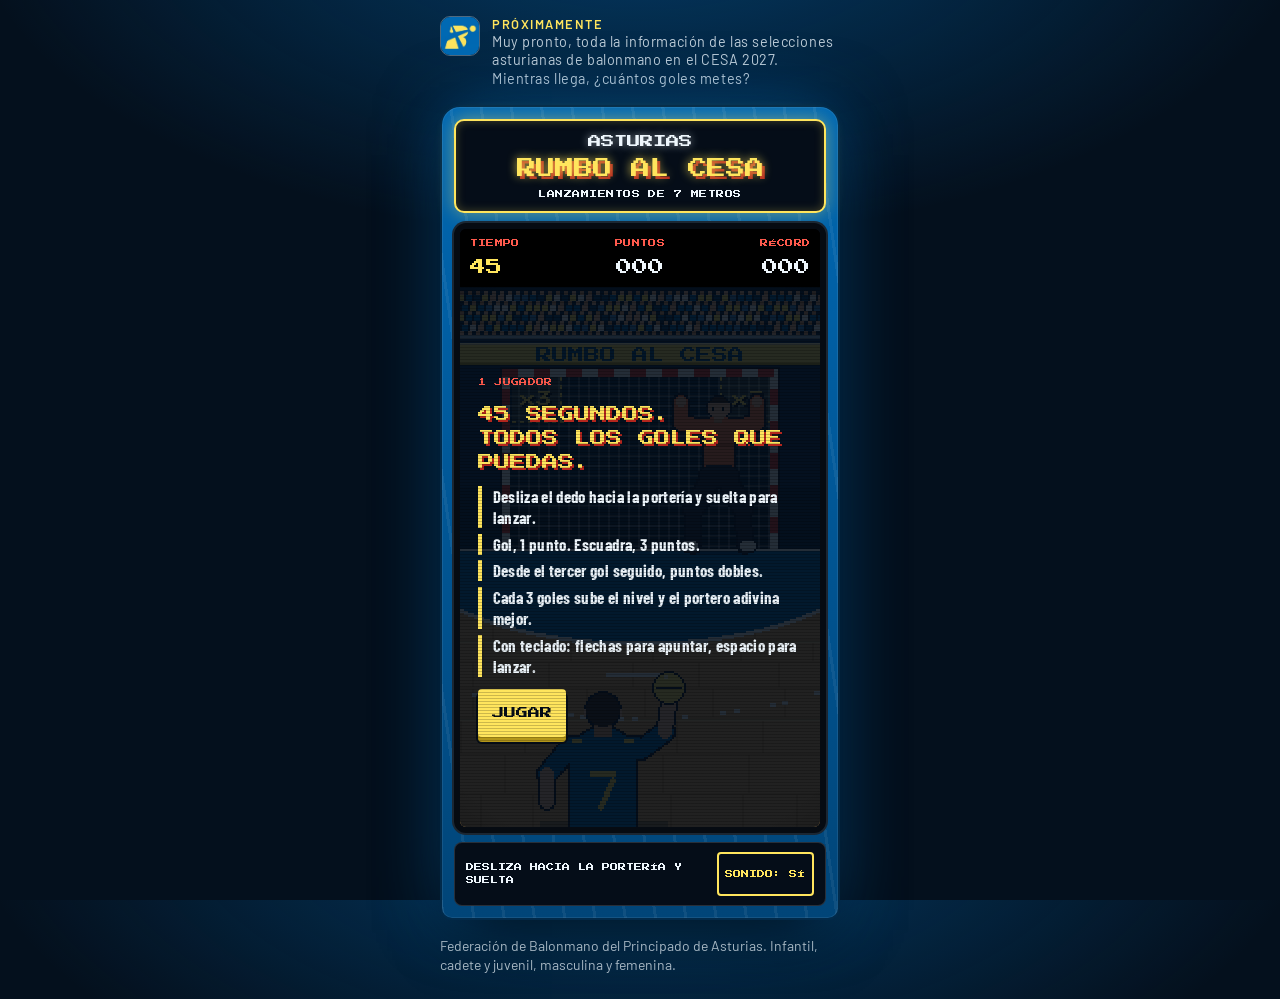
==== commit cd3c87a1: "Juego: que el sonido suene en el móvil El audio se reanuda en cada gesto (iOS lo deja suspendido) y " ====
--- a/proximamente/index.html
+++ b/proximamente/index.html
@@ -310,10 +310,26 @@
   let ac = null, sonido = leer(CLAVE_SONIDO) !== 'no';
   function pintarSonido(){ ui.sonido.textContent = 'SONIDO: ' + (sonido ? 'SÍ' : 'NO'); ui.sonido.setAttribute('aria-pressed', String(sonido)); }
   pintarSonido();
+  // Se llama en cada toque o tecla: los móviles solo dejan sonar tras un gesto,
+  // y iOS deja el audio "suspendido" (al crearlo o al volver a la pestaña)
+  // hasta que se reanuda dentro de un gesto.
+  let silencio = null;
   function abrirAudio(){
-    if (ac || !sonido) return;
-    try { const A = window.AudioContext || window.webkitAudioContext; if (A) ac = new A(); } catch(e){ ac = null; }
-  }
+    if (!sonido) return;
+    try {
+      // iPhone: que los pitidos suenen aunque el interruptor lateral esté en silencio
+      if (navigator.audioSession) navigator.audioSession.type = 'playback';
+      if (!ac) { const A = window.AudioContext || window.webkitAudioContext; if (A) ac = new A(); }
+      if (ac && ac.state !== 'running') { const r = ac.resume(); if (r && r.catch) r.catch(() => {}); }
+      // iOS sin audioSession: un audio mudo en bucle hace el mismo efecto
+      if (!navigator.audioSession && /iP(hone|ad|od)/.test(navigator.userAgent) && !silencio) {
+        silencio = new Audio('[data-uri]');
+        silencio.loop = true; silencio.setAttribute('playsinline', '');
+        const r = silencio.play(); if (r && r.catch) r.catch(() => { silencio = null; });
+      }
+    } catch(e){}
+  }
+  ['pointerdown', 'touchend', 'keydown', 'click'].forEach(ev => document.addEventListener(ev, abrirAudio, { capture: true, passive: true }));
   function tono(f, dur, tipo, vol, espera, f2){
     if (!sonido || !ac) return;
     try {
@@ -821,6 +837,7 @@
   ui.sonido.addEventListener('click', () => {
     sonido = !sonido; guardar(CLAVE_SONIDO, sonido ? 'si' : 'no'); pintarSonido();
     if (sonido) { abrirAudio(); suena.tic(); }
+    else if (silencio) { silencio.pause(); silencio = null; }
   });
   $('btn-enlace').addEventListener('click', async () => {
     try { await navigator.clipboard.writeText(URL_WEB); ui.fAviso.textContent = 'Enlace copiado. Pégalo donde quieras.'; }
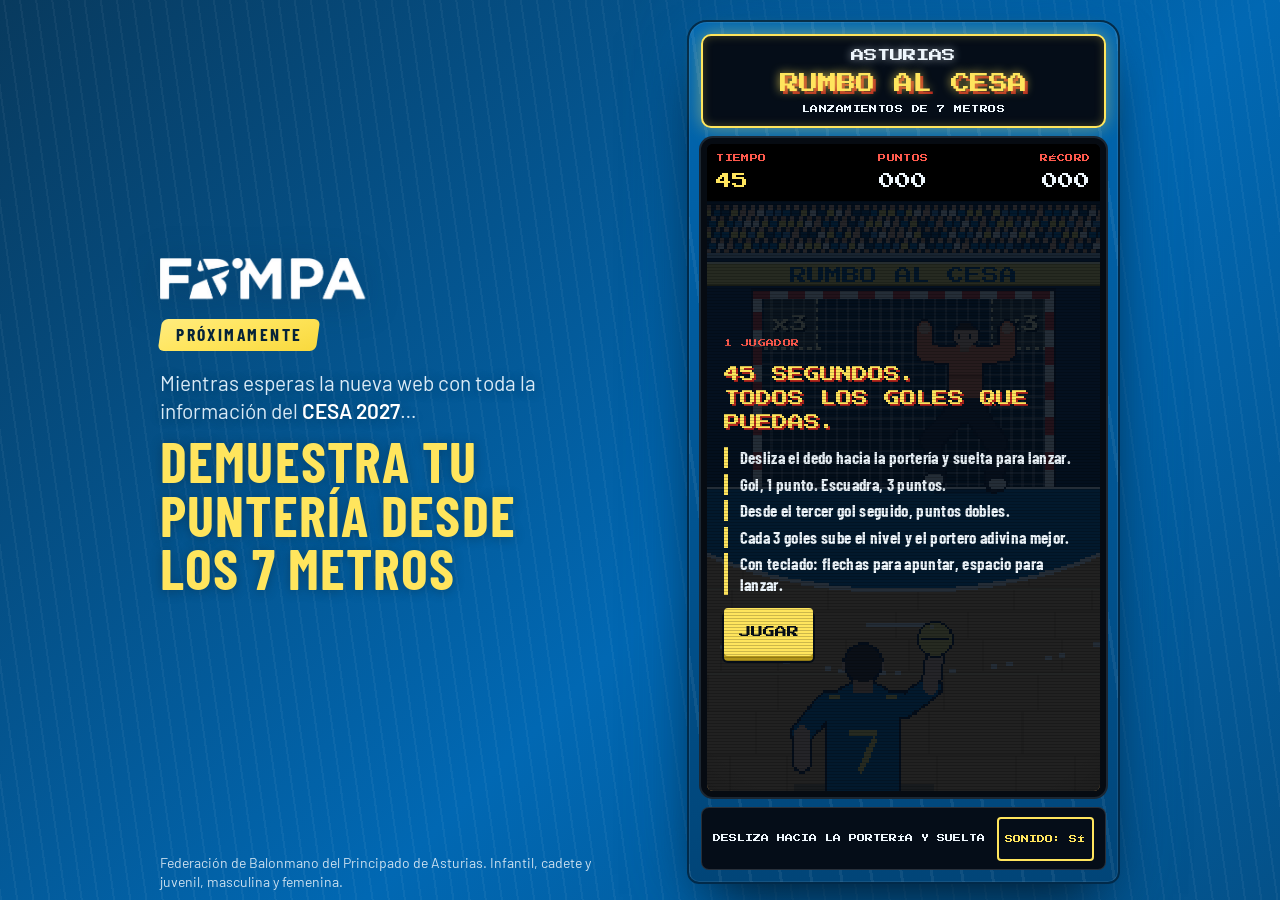
==== commit ae0199c3: "Juego: portada "Próximamente" con los colores de la web y nueva imagen de enlace Encima de la máquin" ====
--- a/proximamente/index.html
+++ b/proximamente/index.html
@@ -4,16 +4,16 @@
 <meta charset="utf-8">
 <meta name="viewport" content="width=device-width, initial-scale=1">
 <title>Asturias rumbo al CESA</title>
-<meta name="description" content="Muy pronto, toda la información de las selecciones asturianas de balonmano en el CESA 2027. Mientras llega, juega a la recreativa de lanzamientos de 7 metros.">
+<meta name="description" content="Mientras esperas la nueva web con toda la información de las selecciones asturianas de balonmano en el CESA 2027, demuestra tu puntería desde los 7 metros.">
 <meta property="og:type" content="website">
 <meta property="og:url" content="https://rumboalcesa.es/">
-<meta property="og:title" content="Asturias rumbo al CESA: ¿cuántos goles metes en 45 segundos?">
-<meta property="og:description" content="Muy pronto, toda la información de las selecciones asturianas de balonmano en el CESA 2027. Mientras llega, juega a la recreativa de 7 metros y reta a tu equipo.">
-<meta property="og:image" content="https://rumboalcesa.es/img/og-juego.png">
-<meta property="og:image:alt" content="Asturias rumbo al CESA: recreativa de lanzamientos de 7 metros">
+<meta property="og:title" content="Asturias, rumbo al CESA — Próximamente">
+<meta property="og:description" content="Mientras esperas la nueva web con toda la información del CESA 2027, demuestra tu puntería desde los 7 metros.">
+<meta property="og:image" content="https://rumboalcesa.es/img/og-rumbo-al-cesa.jpg">
+<meta property="og:image:alt" content="Asturias, rumbo al CESA — Próximamente. Demuestra tu puntería desde los 7 metros">
 <meta property="og:site_name" content="Asturias, rumbo al CESA">
 <meta property="og:locale" content="es_ES">
-<meta name="twitter:image" content="https://rumboalcesa.es/img/og-juego.png">
+<meta name="twitter:image" content="https://rumboalcesa.es/img/og-rumbo-al-cesa.jpg">
 <meta property="og:image:width" content="1200">
 <meta property="og:image:height" content="630">
 <meta name="twitter:card" content="summary_large_image">
@@ -62,12 +62,6 @@
   padding:var(--sp-2) var(--sp-2) var(--sp-3);
   display:flex; flex-direction:column; align-items:center; gap:var(--sp-2);
 }
-.aviso-web{
-  align-self:stretch; margin:0; display:flex; align-items:flex-start; gap:.75rem;
-  font:600 .8rem/1.3 var(--font-body); letter-spacing:.12em; text-transform:uppercase; color:var(--amarillo);
-}
-.aviso-web img{width:40px; height:40px; border-radius:10px; border:1.5px solid rgba(255,255,255,.3); flex:none}
-.aviso-web span span{display:block; color:rgba(238,246,252,.8); letter-spacing:.04em; text-transform:none; font-weight:400; font-size:.9rem}
 
 /* ---------- Máquina ---------- */
 .maquina{
@@ -175,14 +169,52 @@
 .pie{align-self:stretch; margin:0; font-size:.875rem; color:rgba(238,246,252,.7); line-height:1.4}
 
 @media (prefers-reduced-motion: reduce){ .parpadea,.marcador .tiempo.apura dd{animation:none} *{transition:none!important} }
+
+/* ---------- Portada "Próximamente" sobre la máquina (colores y rayado de la web) ---------- */
+body{
+  background:
+    repeating-linear-gradient(82deg, rgba(255,255,255,.045) 0 2px, transparent 2px 16px),
+    linear-gradient(135deg, #083A5E, #0168B3 58%, #045189);
+  background-attachment:fixed;
+}
+.portada{align-self:stretch; display:flex; flex-direction:column; align-items:center; text-align:center; gap:.6rem; padding-top:.25rem; text-shadow:0 1px 12px rgba(6,35,56,.45)}
+.portada__logo{width:min(9rem, 42%); height:auto; filter:drop-shadow(0 6px 18px rgba(6,35,56,.35))}
+.portada__chip{margin:0; padding:.3em .9em; font:700 .95rem/1.2 var(--font-cond); text-transform:uppercase; letter-spacing:.14em; color:#062338; background:linear-gradient(160deg,#FFEC7E,#FFE55D 45%,#F8D93E); border-radius:6px; transform:skewX(-8deg); text-shadow:none}
+.portada__chip span{display:inline-block; transform:skewX(8deg)}
+.portada__texto{margin:0; max-width:31ch; font-size:1rem; line-height:1.35; color:#D9EAF6}
+.portada__texto b{color:#fff; font-weight:600}
+.portada__texto strong{display:block; margin-top:.2rem; font:700 1.4rem/1.05 var(--font-cond); text-transform:uppercase; letter-spacing:.02em; color:var(--amarillo); text-wrap:balance}
+.pie{text-align:center; color:rgba(238,246,252,.85)}
+/* Paneles: si el contenido no cabe, se puede recorrer entero (centrado seguro) */
+.panel{justify-content:flex-start}
+.panel > :first-child{margin-top:auto}
+.panel > :last-child{margin-bottom:auto}
+@media (max-height:720px), (max-width:23rem){
+  .panel{gap:.5rem; padding:.7rem .9rem}
+  .panel h2{font-size:var(--px-3); line-height:1.4}
+  .reglas{gap:.25rem; font-size:.95rem; line-height:1.2}
+  .puntos-final{font-size:1.9rem}
+}
+/* Ordenador: portada a la izquierda y máquina a la derecha, todo en una pantalla */
+@media (min-width:56rem){
+  .pagina{width:min(100%, 64rem); min-height:100dvh; box-sizing:border-box; display:grid; grid-template-columns:1fr auto; grid-template-rows:1fr auto; column-gap:3.5rem; align-items:center; padding:.75rem 2rem .5rem}
+  .portada{grid-column:1; grid-row:1; align-self:center; align-items:flex-start; text-align:left; gap:1.1rem}
+  .portada__logo{width:13rem}
+  .portada__chip{font-size:1.1rem}
+  .portada__texto{max-width:30rem; font-size:1.3rem}
+  .portada__texto strong{margin-top:.6rem; font-size:clamp(2.6rem, 4.4vw, 3.6rem); line-height:.95}
+  .maquina{grid-column:2; grid-row:1 / span 2}
+  .pie{grid-column:1; grid-row:2; text-align:left; align-self:end}
+}
 </style>
 </head>
 <body>
 <main class="pagina">
-  <p class="aviso-web">
-    <img src="[data-uri]" alt="Federación de Balonmano del Principado de Asturias" width="40" height="40">
-    <span>Próximamente<span>Muy pronto, toda la información de las selecciones asturianas de balonmano en el CESA 2027. Mientras llega, ¿cuántos goles metes?</span></span>
-  </p>
+  <header class="portada">
+    <img class="portada__logo" src="img/fbmpa-blanco.png" width="913" height="193" alt="Federación de Balonmano del Principado de Asturias">
+    <p class="portada__chip"><span>Próximamente</span></p>
+    <p class="portada__texto">Mientras esperas la nueva web con toda la información del <b>CESA 2027</b>… <strong>Demuestra tu puntería desde los 7 metros</strong></p>
+  </header>
 
   <section class="maquina" aria-label="Máquina arcade Asturias rumbo al CESA">
     <header class="marquesina">
@@ -845,5 +877,16 @@
   });
 })();
 </script>
+<script>
+/* Al empezar una partida, la máquina se coloca entera en pantalla */
+(() => {
+  const maquina = document.querySelector('.maquina');
+  const suave = !window.matchMedia('(prefers-reduced-motion: reduce)').matches;
+  ['btn-jugar', 'btn-otra'].forEach(id => document.getElementById(id).addEventListener('click', () => {
+    const r = maquina.getBoundingClientRect();
+    if (r.top < 0 || r.bottom > window.innerHeight) maquina.scrollIntoView({ block: r.height > window.innerHeight ? 'end' : 'center', behavior: suave ? 'smooth' : 'auto' });
+  }));
+})();
+</script>
 </body>
 </html>
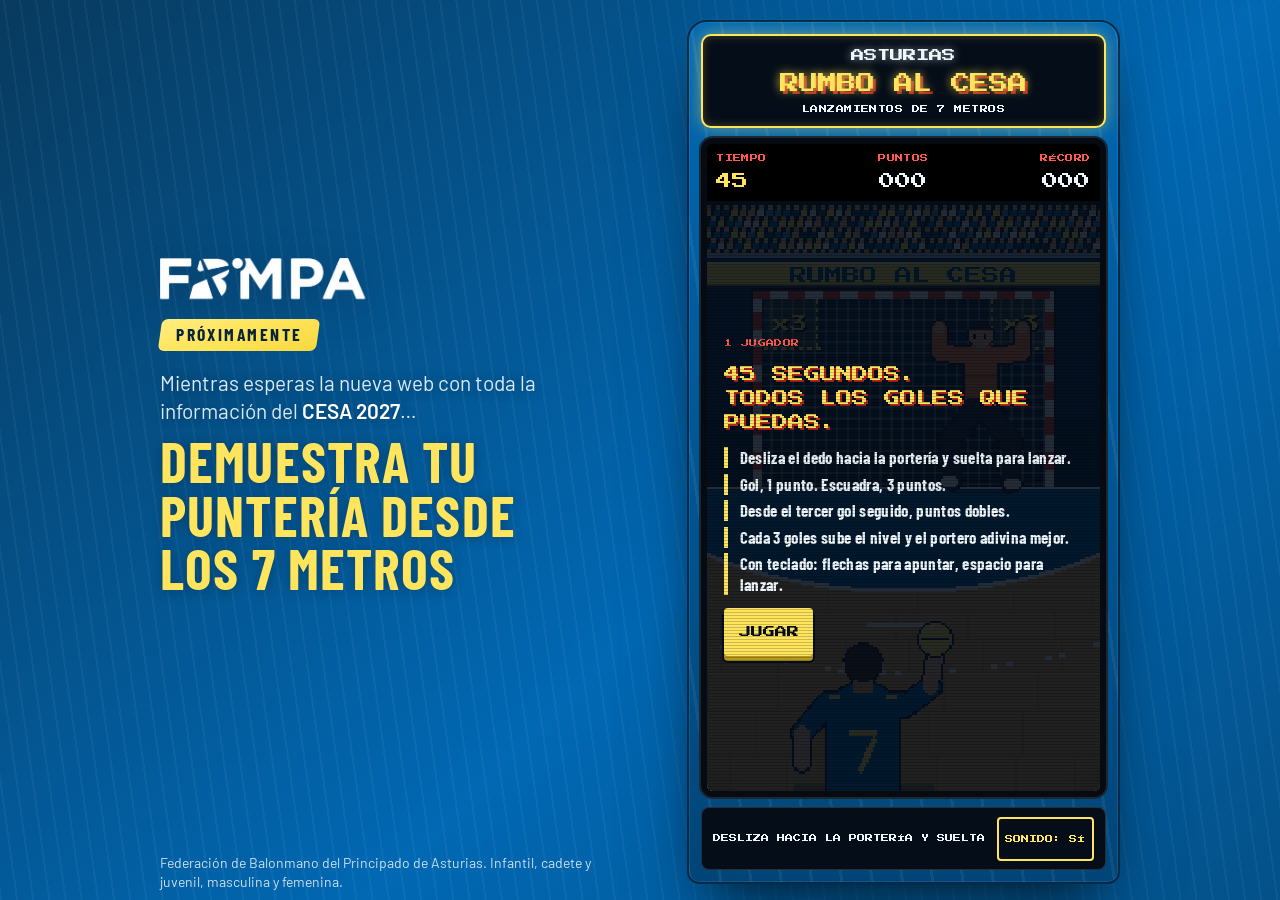
==== commit 22ce0d7f: "Cloudflare Web Analytics en todas las páginas Co-Authored-By: Claude Fable 5.2 <noreply@anthropic.co" ====
--- a/proximamente/index.html
+++ b/proximamente/index.html
@@ -888,5 +888,6 @@
   }));
 })();
 </script>
+<!-- Cloudflare Web Analytics --><script type='module' src='https://static.cloudflareinsights.com/beacon.min.js' data-cf-beacon='{"token": "34c80d47034f4797ad04a4c31cc7fc55"}'></script><!-- End Cloudflare Web Analytics -->
 </body>
 </html>
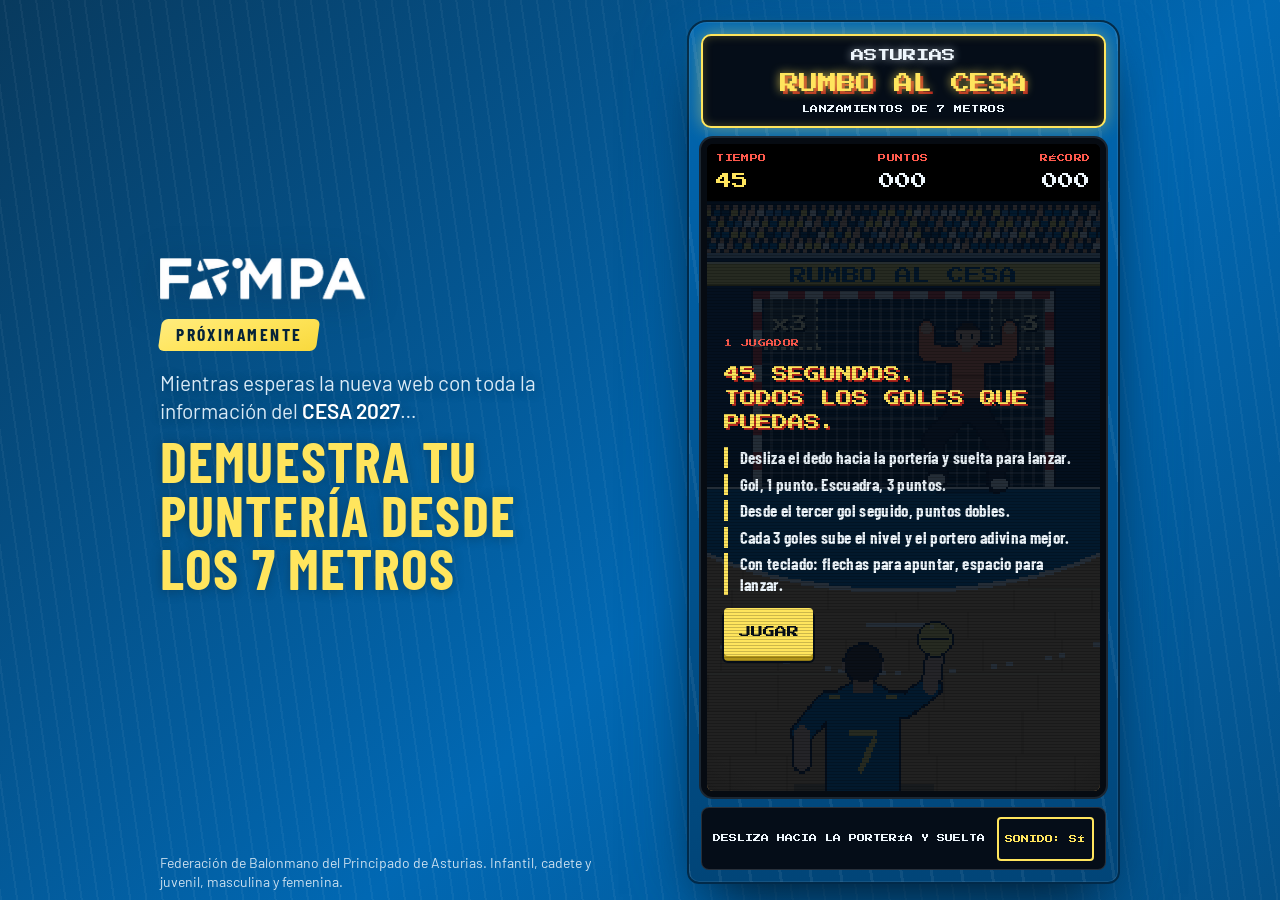
==== commit 0010e5a1: "Seguridad: política de contenido (CSP) y referrer en todas las páginas Solo se cargan scripts, estil" ====
--- a/proximamente/index.html
+++ b/proximamente/index.html
@@ -3,6 +3,9 @@
 <head>
 <meta charset="utf-8">
 <meta name="viewport" content="width=device-width, initial-scale=1">
+<!-- Seguridad: solo se cargan scripts, estilos, fuentes e imágenes de los orígenes de esta lista -->
+<meta http-equiv="Content-Security-Policy" content="default-src 'self'; script-src 'self' 'unsafe-inline' https://static.cloudflareinsights.com; style-src 'self' 'unsafe-inline'; font-src 'self'; img-src 'self' data:; media-src 'self' data:; frame-src 'none'; connect-src 'self' https://cloudflareinsights.com https://static.cloudflareinsights.com; object-src 'none'; base-uri 'self'; form-action 'none'">
+<meta name="referrer" content="strict-origin-when-cross-origin">
 <title>Asturias rumbo al CESA</title>
 <meta name="description" content="Mientras esperas la nueva web con toda la información de las selecciones asturianas de balonmano en el CESA 2027, demuestra tu puntería desde los 7 metros.">
 <meta property="og:type" content="website">
